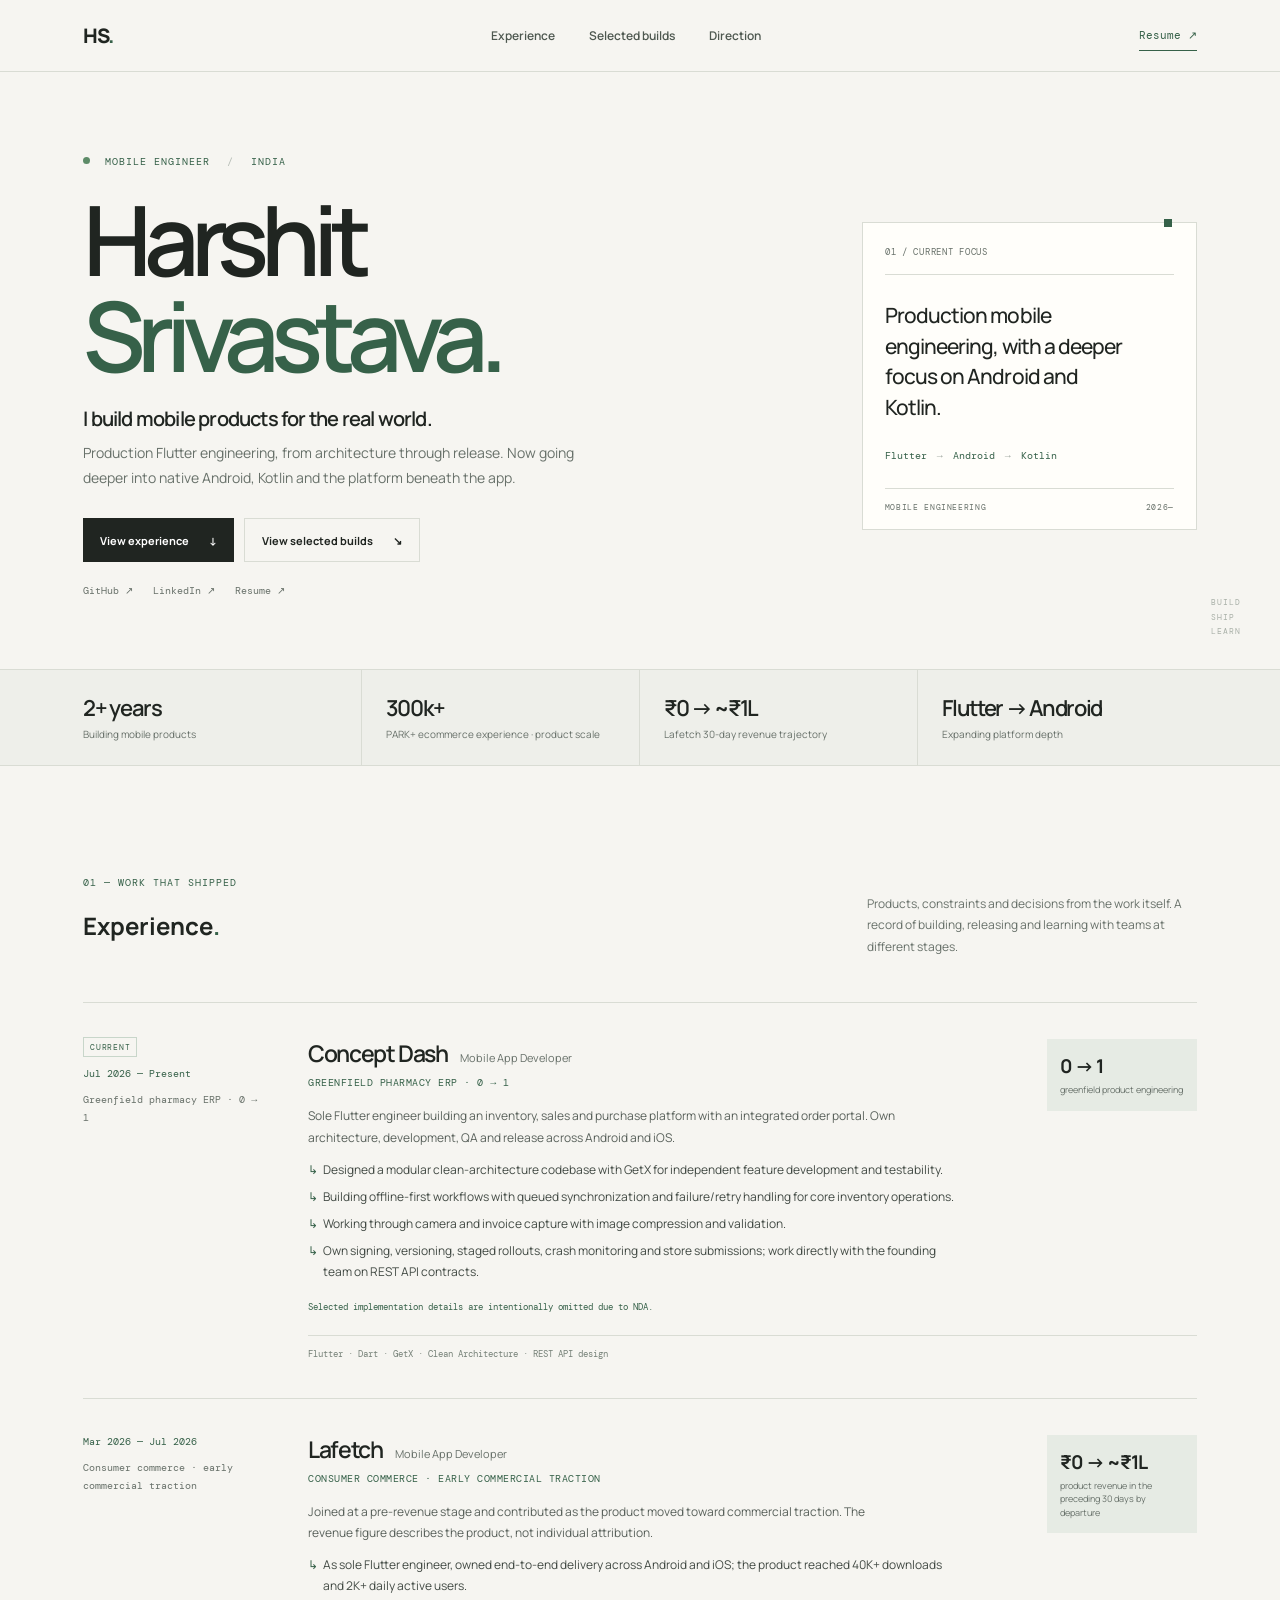
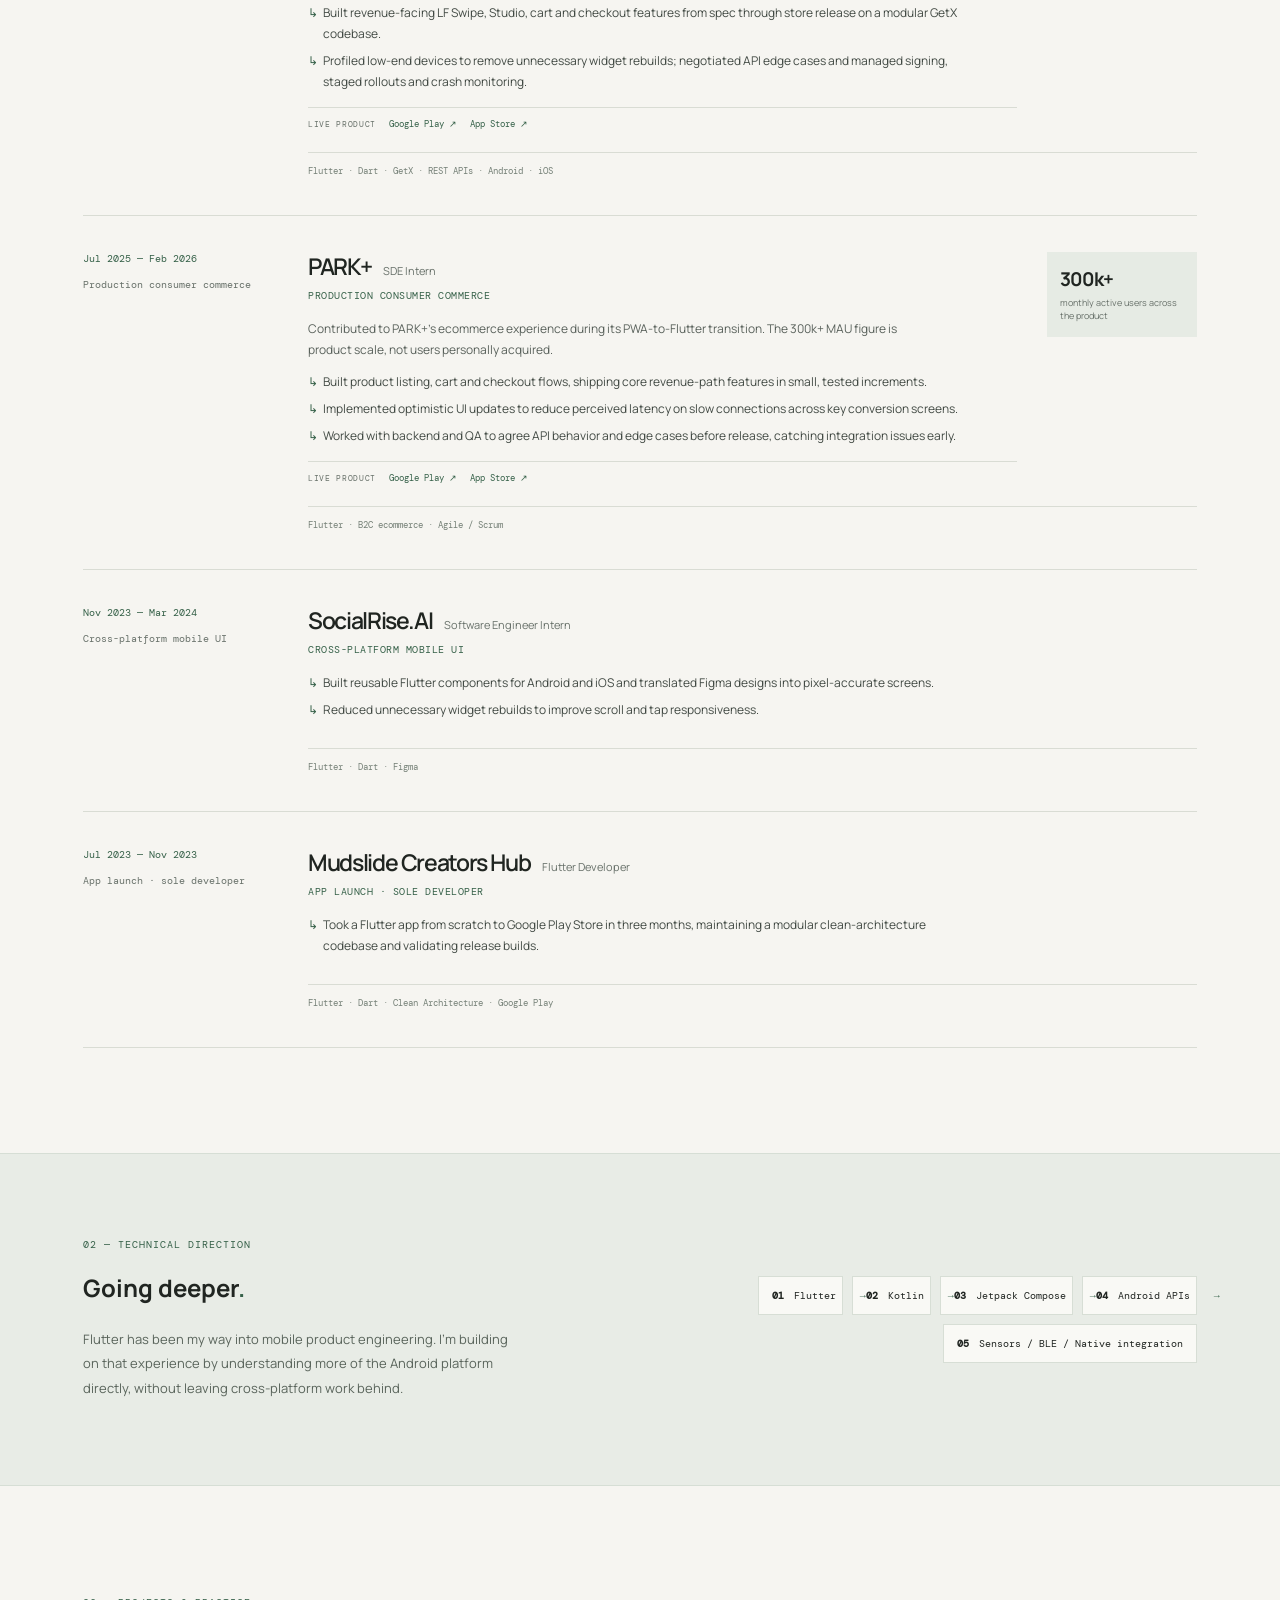
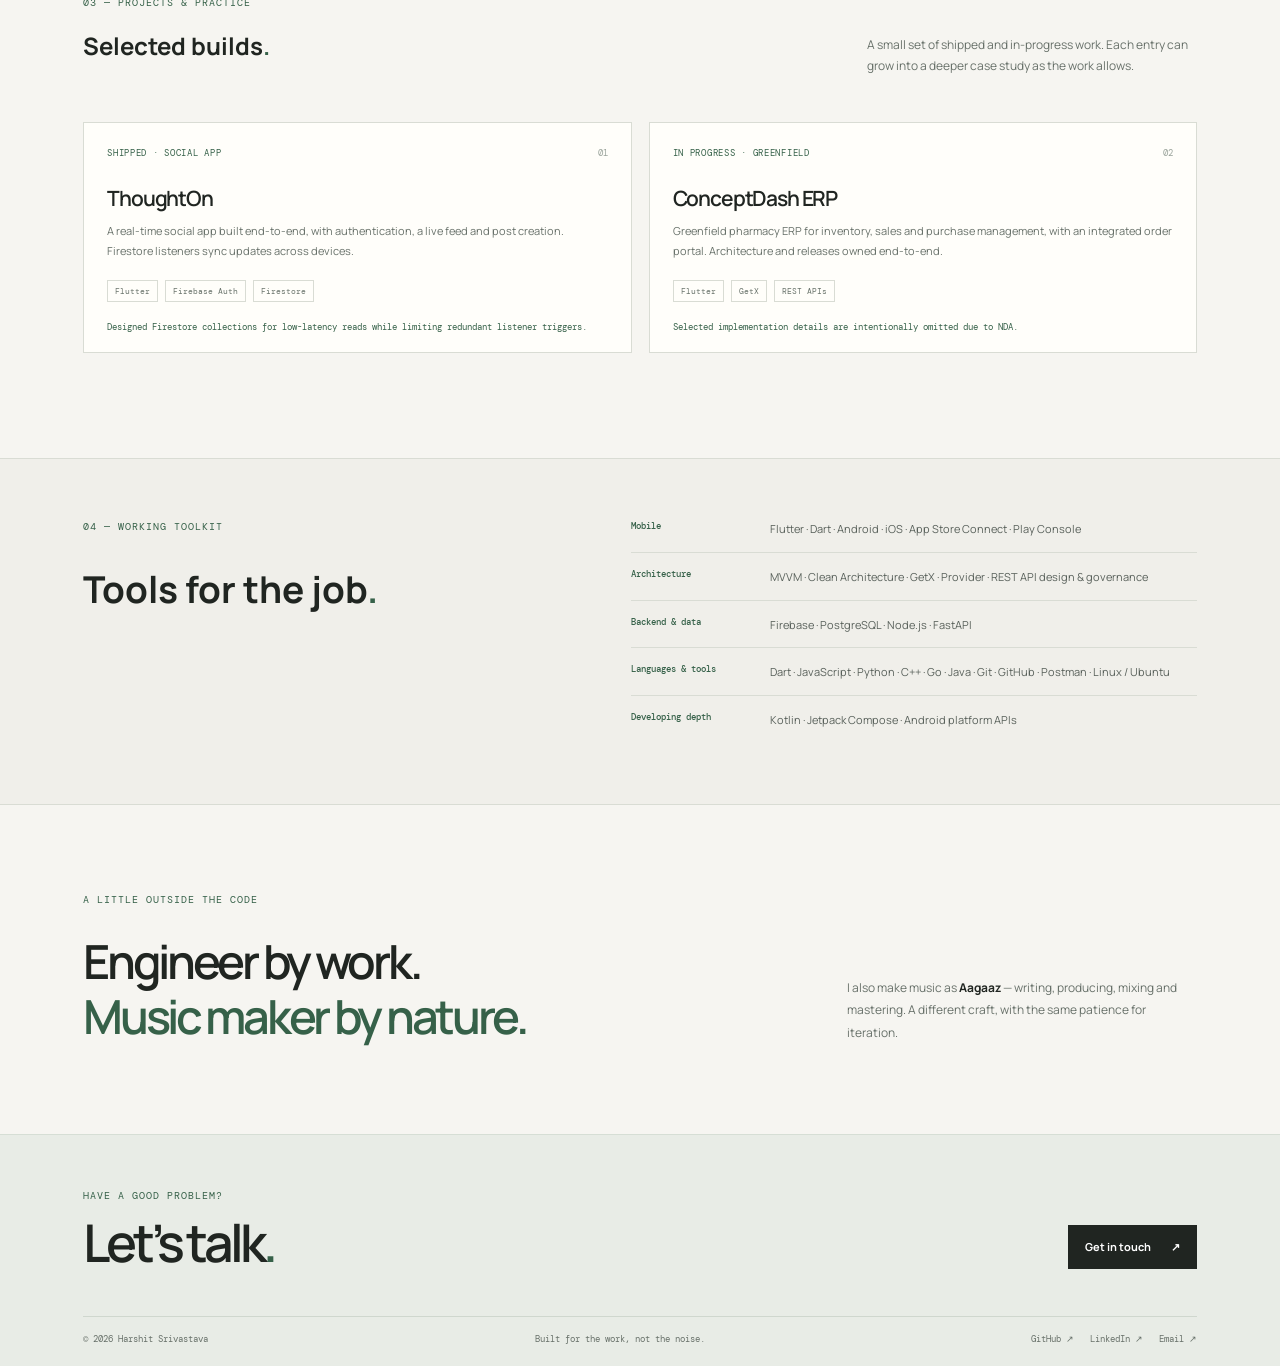
==== index.html @ 2ba7cf1f "Add portfolio site and GitHub Pages deployment" ====
<!doctype html>
<html lang="en">
<head>
  <meta charset="utf-8">
  <meta name="viewport" content="width=device-width, initial-scale=1">
  <meta name="theme-color" content="#f6f5f1">
  <meta name="description" content="Harshit Srivastava is a mobile engineer building production Flutter applications and developing deeper expertise in Android and Kotlin.">
  <meta property="og:type" content="website">
  <meta property="og:title" content="Harshit Srivastava | Mobile Engineer">
  <meta property="og:description" content="Production mobile engineering with Flutter, and a growing focus on native Android and Kotlin.">
  <title>Harshit Srivastava | Mobile Engineer</title>
  <link rel="icon" href="./favicon.svg" type="image/svg+xml">
  <link rel="preconnect" href="https://fonts.googleapis.com">
  <link rel="preconnect" href="https://fonts.gstatic.com" crossorigin>
  <link href="https://fonts.googleapis.com/css2?family=DM+Mono:wght@400;500&family=Manrope:wght@400;500;600;700;800&display=swap" rel="stylesheet">
  <link rel="stylesheet" href="./styles.css">
  <script defer src="./content.js"></script>
  <script defer src="./main.js"></script>
</head>
<body>
  <a class="skip-link" href="#main">Skip to content</a>
  <header class="site-header">
    <a class="wordmark" href="#top" aria-label="Harshit Srivastava, home">HS<span>.</span></a>
    <nav aria-label="Main navigation">
      <a href="#experience">Experience</a><a href="#builds">Selected builds</a><a href="#direction">Direction</a>
    </nav>
    <a class="header-resume" href="./assets/Harshit-Srivastava-Resume.pdf" target="_blank" rel="noreferrer">Resume <span aria-hidden="true">↗</span></a>
  </header>
  <main id="main">
    <section class="hero section-wrap" id="top">
      <div class="hero-copy">
        <p class="eyebrow"><span class="status-dot"></span> MOBILE ENGINEER <span class="eyebrow-divider">/</span> INDIA</p>
        <h1>Harshit<br><span>Srivastava.</span></h1>
        <p class="hero-lede">I build mobile products for the real world.</p>
        <p class="hero-body">Production Flutter engineering, from architecture through release. Now going deeper into native Android, Kotlin and the platform beneath the app.</p>
        <div class="hero-actions"><a class="button button-dark" href="#experience">View experience <span aria-hidden="true">↓</span></a><a class="button button-light" href="#builds">View selected builds <span aria-hidden="true">↘</span></a></div>
        <div class="hero-links" id="hero-links"></div>
      </div>
      <aside class="hero-note" aria-label="Engineering focus">
        <div class="note-index">01 / CURRENT FOCUS</div>
        <div class="note-rule"></div>
        <p>Production mobile engineering, with a deeper focus on Android and Kotlin.</p>
        <div class="note-stack"><span>Flutter</span><i>→</i><span>Android</span><i>→</i><span>Kotlin</span></div>
        <div class="note-bottom"><span>MOBILE ENGINEERING</span><span>2026—</span></div>
      </aside>
      <div class="hero-coordinate" aria-hidden="true">BUILD<br>SHIP<br>LEARN</div>
    </section>

    <section class="proof-band" aria-label="Career highlights"><div class="proof-grid" id="metrics"></div></section>

    <section class="section-wrap section-block" id="experience">
      <div class="section-heading"><div><p class="eyebrow">01 — WORK THAT SHIPPED</p><h2>Experience<span class="accent">.</span></h2></div><p class="section-intro">Products, constraints and decisions from the work itself. A record of building, releasing and learning with teams at different stages.</p></div>
      <div id="experience-list" class="experience-list"></div>
    </section>

    <section class="direction-band" id="direction"><div class="section-wrap direction-inner"><div><p class="eyebrow">02 — TECHNICAL DIRECTION</p><h2>Going deeper<span class="accent">.</span></h2><p class="direction-copy">Flutter has been my way into mobile product engineering. I’m building on that experience by understanding more of the Android platform directly, without leaving cross-platform work behind.</p></div><div class="pathway" id="pathway" aria-label="Technical progression"></div></div></section>

    <section class="section-wrap section-block" id="builds">
      <div class="section-heading"><div><p class="eyebrow">03 — PROJECTS & PRACTICE</p><h2>Selected builds<span class="accent">.</span></h2></div><p class="section-intro">A small set of shipped and in-progress work. Each entry can grow into a deeper case study as the work allows.</p></div>
      <div class="project-grid" id="projects"></div>
    </section>
<section class="stack-band"><div class="section-wrap stack-inner"><div><p class="eyebrow">04 — WORKING TOOLKIT</p><h2>Tools for the job<span class="accent">.</span></h2></div><div id="skills" class="skills-list"></div></div></section>

    <section class="section-wrap about-block" id="about"><p class="eyebrow">A LITTLE OUTSIDE THE CODE</p><div class="about-content"><h2>Engineer by work.<br><span>Music maker by nature.</span></h2><p>I also make music as <strong>Aagaaz</strong> — writing, producing, mixing and mastering. A different craft, with the same patience for iteration.</p></div></section>
  </main>
  <footer class="site-footer"><div class="footer-top"><div><p class="eyebrow">HAVE A GOOD PROBLEM?</p><h2>Let’s talk<span class="accent">.</span></h2></div><a id="contact-link" class="button button-dark" href="mailto:harshitproff4@gmail.com">Get in touch <span aria-hidden="true">↗</span></a></div><div class="footer-bottom"><span>© <span id="year"></span> Harshit Srivastava</span><span>Built for the work, not the noise.</span><div id="footer-links"></div></div></footer>
</body>
</html>
---- styles.css ----
:root{--paper:#f6f5f1;--white:#fffefa;--ink:#202521;--muted:#68716a;--line:#d9dcd4;--green:#366149;--pale:#e6ebe4;--mono:"DM Mono",monospace;--sans:"Manrope",Arial,sans-serif;--max:1120px}*{box-sizing:border-box}html{scroll-behavior:smooth;scroll-padding-top:84px}body{margin:0;background:var(--paper);color:var(--ink);font-family:var(--sans);-webkit-font-smoothing:antialiased}a{color:inherit;text-decoration:none}a:focus-visible{outline:3px solid #7ea18b;outline-offset:4px}.skip-link{position:absolute;left:-9999px;top:8px;z-index:9;background:white;padding:12px}.skip-link:focus{left:12px}.site-header{height:72px;padding:0 max(calc((100vw - var(--max))/2),6.5vw);display:flex;align-items:center;justify-content:space-between;border-bottom:1px solid var(--line);background:rgba(246,245,241,.95);position:sticky;top:0;z-index:5;backdrop-filter:blur(10px)}.wordmark{font-weight:800;font-size:20px;letter-spacing:-1.5px}.wordmark span,.accent{color:var(--green)}nav{display:flex;gap:34px;font-size:12px;font-weight:600;color:#4e5850}nav a:hover,.hero-links a:hover,.footer-bottom a:hover{color:var(--green)}.header-resume{font:11px var(--mono);border-bottom:1px solid var(--green);padding:8px 0;color:var(--green)}.section-wrap{width:min(var(--max),87%);margin:0 auto}.hero{min-height:570px;padding:83px 0 72px;display:grid;grid-template-columns:1.25fr .75fr;align-items:center;position:relative}.eyebrow{font:10px var(--mono);letter-spacing:.1em;color:var(--green);margin:0 0 23px}.status-dot{display:inline-block;width:7px;height:7px;background:#5d8b68;border-radius:50%;margin-right:8px;vertical-align:1px}.eyebrow-divider{color:#b5bcb5;margin:0 10px}.hero h1{font-size:clamp(56px,7.8vw,97px);line-height:.99;letter-spacing:-.085em;margin:0 0 22px;font-weight:600}.hero h1 span{color:var(--green)}.hero-lede{font-size:20px;font-weight:600;letter-spacing:-.04em;margin:0 0 8px}.hero-body{font-size:14px;line-height:1.8;color:var(--muted);max-width:510px;margin:0}.hero-actions{display:flex;gap:10px;margin:28px 0 22px}.button{min-height:44px;display:inline-flex;align-items:center;justify-content:center;gap:20px;padding:0 17px;font-size:11px;font-weight:700;transition:transform .2s,background .2s}.button:hover{transform:translateY(-2px)}.button-dark{background:var(--ink);color:white}.button-dark:hover{background:var(--green)}.button-light{border:1px solid var(--line);background:transparent}.button-light:hover{border-color:var(--green)}.hero-links{display:flex;gap:20px;font:10px var(--mono);color:var(--muted)}.hero-note{justify-self:end;width:min(335px,90%);min-height:263px;border:1px solid var(--line);padding:23px 22px 17px;background:var(--white);position:relative}.hero-note:before{content:"";position:absolute;width:8px;height:8px;background:var(--green);top:-4px;right:24px}.note-index,.note-bottom{font:9px var(--mono);letter-spacing:.08em;color:var(--muted)}.note-rule{height:1px;background:var(--line);margin:16px 0 25px}.hero-note>p{font-size:21px;line-height:1.45;letter-spacing:-.045em;max-width:250px;margin:0 0 27px;font-weight:500}.note-stack{display:flex;align-items:center;gap:10px;color:var(--green);font:10px var(--mono)}.note-stack i{font-style:normal;color:#9aa39b}.note-bottom{display:flex;justify-content:space-between;border-top:1px solid var(--line);padding-top:13px;margin-top:26px;font-size:8px}.hero-coordinate{position:absolute;right:-4%;bottom:31px;font:8px/1.8 var(--mono);letter-spacing:.13em;color:#a9b0a8}.proof-band{background:#eeefea;border-top:1px solid var(--line);border-bottom:1px solid var(--line)}.proof-grid{width:min(var(--max),87%);margin:auto;display:grid;grid-template-columns:repeat(4,1fr)}.metric{padding:23px 23px 24px 0;border-right:1px solid var(--line)}.metric:not(:first-child){padding-left:24px}.metric:last-child{border:0}.metric strong{font-weight:600;display:block;font-size:22px;letter-spacing:-.06em;margin-bottom:4px}.metric span{display:block;font-size:10px;color:var(--muted)}.section-block{padding-top:110px;padding-bottom:105px}.section-heading{display:flex;justify-content:space-between;align-items:end;margin-bottom:43px}.section-heading h2,.direction-inner h2,.stack-inner h2,.section-heading .eyebrow,.direction-inner .eyebrow,.stack-inner .eyebrow{margin-bottom:17px}.section-intro{max-width:330px;font-size:12px;line-height:1.8;color:var(--muted);margin:0 0 2px}.experience-list{border-top:1px solid var(--line)}.experience-item{display:grid;grid-template-columns:180px 1fr;gap:45px;padding:34px 0 38px;border-bottom:1px solid var(--line)}.experience-meta{font:10px var(--mono);color:var(--muted);line-height:1.8}.experience-meta .date{color:var(--green);display:block;margin-bottom:8px}.experience-main{display:grid;grid-template-columns:1fr 150px;column-gap:30px}.company-line{display:flex;align-items:baseline;gap:12px;margin-bottom:7px}.company-line h3{font-size:23px;letter-spacing:-.06em;margin:0;font-weight:600}.role{font-size:11px;color:var(--muted)}.experience-domain{font:10px var(--mono);text-transform:uppercase;letter-spacing:.05em;color:var(--green);margin:0 0 16px}.experience-copy{font-size:12px;line-height:1.8;color:#59615b;max-width:600px;margin:0 0 10px}.experience-points{list-style:none;padding:0;margin:0;max-width:650px}.experience-points li{font-size:12px;line-height:1.75;color:#424a44;padding-left:15px;position:relative;margin:6px 0}.experience-points li:before{content:"↳";color:var(--green);position:absolute;left:0}.experience-signal{align-self:start;background:var(--pale);padding:14px 13px;margin-top:2px}.experience-signal strong{display:block;font-size:19px;letter-spacing:-.05em}.experience-signal span{display:block;font-size:9px;line-height:1.5;color:var(--muted);margin-top:4px}.tech-line{grid-column:1/-1;border-top:1px solid var(--line);margin-top:22px;padding-top:12px;font:9px var(--mono);color:#758077}.direction-band{background:#e8ece6;border-top:1px solid #d6ded5;border-bottom:1px solid #d6ded5;padding:84px 0}.direction-inner{display:grid;grid-template-columns:1fr 1.1fr;gap:60px;align-items:center}.direction-copy{max-width:440px;font-size:13px;line-height:1.9;color:#59645b;margin:23px 0 0}.pathway{display:flex;flex-wrap:wrap;gap:9px;justify-content:flex-end}.path-step{display:flex;align-items:center;gap:10px;padding:12px 13px;background:rgba(255,254,250,.75);border:1px solid #d7ded5;font:10px var(--mono);white-space:nowrap}.path-step:not(:last-child):after{content:"→";color:var(--green);margin-right:-23px;transform:translateX(14px)}.project-grid{display:grid;grid-template-columns:repeat(2,1fr);gap:17px}.project-card{padding:24px 23px 19px;background:var(--white);border:1px solid var(--line);min-height:226px;display:flex;flex-direction:column}.project-top{display:flex;justify-content:space-between;align-items:center;margin-bottom:25px}.project-kind{font:9px var(--mono);letter-spacing:.08em;color:var(--green)}.project-index{font:9px var(--mono);color:#9aa39b}.project-card h3{font-size:21px;letter-spacing:-.055em;margin:0 0 9px;font-weight:600}.project-card p{font-size:11px;line-height:1.8;color:var(--muted);margin:0 0 20px;max-width:510px}.project-tags{display:flex;gap:7px;flex-wrap:wrap;margin-top:auto}.project-tags span{border:1px solid var(--line);padding:5px 7px;font:8px var(--mono);color:#69736b}.nda-note{font:9px var(--mono)!important;color:var(--green)!important;margin:19px 0 0!important}.stack-band{background:#f0efea;border-top:1px solid var(--line);border-bottom:1px solid var(--line);padding:61px 0}.stack-inner{display:grid;grid-template-columns:1fr 1.15fr;gap:55px;align-items:start}.stack-inner h2{font-size:37px}.skills-list{display:grid;gap:15px}.skill-row{display:grid;grid-template-columns:125px 1fr;gap:14px;border-bottom:1px solid var(--line);padding-bottom:13px}.skill-row:last-child{border:0}.skill-row strong{font:9px var(--mono);color:var(--green);font-weight:500}.skill-row span{font-size:11px;line-height:1.7;color:#59615b}.about-block{padding-top:88px;padding-bottom:90px}.about-block>.eyebrow{margin-bottom:28px}.about-content{display:flex;justify-content:space-between;align-items:end;gap:35px}.about-content h2{font-size:clamp(30px,4vw,47px);line-height:1.17;letter-spacing:-.07em;margin:0;font-weight:600}.about-content h2 span{color:var(--green)}.about-content>p{font-size:12px;line-height:1.85;color:var(--muted);max-width:350px;margin:0}.about-content strong{color:var(--ink)}.site-footer{background:#e8ece6;padding:54px max(calc((100vw - var(--max))/2),6.5vw) 21px;border-top:1px solid #d6ded5}.footer-top{display:flex;justify-content:space-between;align-items:end;padding-bottom:47px}.footer-top .eyebrow{margin-bottom:15px}.footer-top h2{font-size:52px;letter-spacing:-.08em;margin:0;line-height:1;font-weight:600}.footer-bottom{border-top:1px solid #cfd7ce;padding-top:16px;display:flex;align-items:center;justify-content:space-between;font:9px var(--mono);color:var(--muted)}#footer-links{display:flex;gap:16px}.reveal{animation:rise .65s both}@keyframes rise{from{opacity:0;transform:translateY(10px)}to{opacity:1;transform:translateY(0)}}@media(prefers-reduced-motion:reduce){*,*::before,*::after{scroll-behavior:auto!important;animation-duration:.01ms!important;transition-duration:.01ms!important}}@media(max-width:760px){.site-header{height:62px;padding:0 6.5%}nav{gap:15px;font-size:10px}.hero{min-height:auto;padding:68px 0 50px;grid-template-columns:1fr;gap:42px}.hero h1{font-size:clamp(59px,14vw,86px)}.hero-note{justify-self:start;width:100%;min-height:auto}.hero-coordinate{right:0;bottom:20px}.proof-grid{grid-template-columns:repeat(2,1fr)}.metric{padding:17px 12px 17px 0}.metric:nth-child(2){border-right:0}.metric:nth-child(3){padding-left:0;border-top:1px solid var(--line)}.metric:last-child{padding-left:12px;border-top:1px solid var(--line)}.section-block{padding-top:76px;padding-bottom:75px}.section-heading{display:block;margin-bottom:30px}.section-intro{margin-top:19px;max-width:450px}.experience-item{grid-template-columns:1fr;gap:11px;padding:26px 0 29px}.experience-meta .date{display:inline;margin:0 12px 0 0}.experience-main{grid-template-columns:1fr 105px;column-gap:15px}.company-line{display:block}.company-line h3{font-size:21px;margin-bottom:3px}.experience-signal{padding:10px}.experience-signal strong{font-size:16px}.experience-copy,.experience-points li{font-size:11px}.tech-line{margin-top:17px}.direction-band{padding:68px 0}.direction-inner{grid-template-columns:1fr;gap:30px}.pathway{justify-content:flex-start}.path-step{padding:10px}.project-grid{grid-template-columns:1fr}.project-card{min-height:210px}.stack-inner{grid-template-columns:1fr;gap:28px}.about-content{display:block}.about-content>p{margin-top:22px}.site-footer{padding:43px 6.5% 19px}.footer-top h2{font-size:44px}.footer-bottom{flex-wrap:wrap;gap:12px}.footer-bottom>span:nth-child(2){order:3;flex-basis:100%}}@media(max-width:420px){nav{gap:10px;font-size:9px}.header-resume{font-size:9px}.wordmark{font-size:18px}.hero-actions{align-items:stretch}.button{gap:10px;padding:0 11px;font-size:10px}.hero-lede{font-size:18px}.hero-body{font-size:13px}.pathway{gap:7px}.path-step{font-size:9px;gap:7px}.path-step:not(:last-child):after{margin-right:-20px}.skill-row{grid-template-columns:95px 1fr}.footer-bottom{font-size:8px}}
.current-label{display:inline-block;font:8px var(--mono);letter-spacing:.09em;color:var(--green);border:1px solid #c8d6ca;padding:4px 6px;margin-bottom:8px}.product-links{display:flex;align-items:center;gap:13px;flex-wrap:wrap;border-top:1px solid var(--line);margin-top:15px;padding-top:10px}.product-links>span{font:8px var(--mono);letter-spacing:.08em;color:var(--muted)}.product-links a{font:9px var(--mono);color:var(--green)}.product-links a:hover{text-decoration:underline;text-underline-offset:3px}
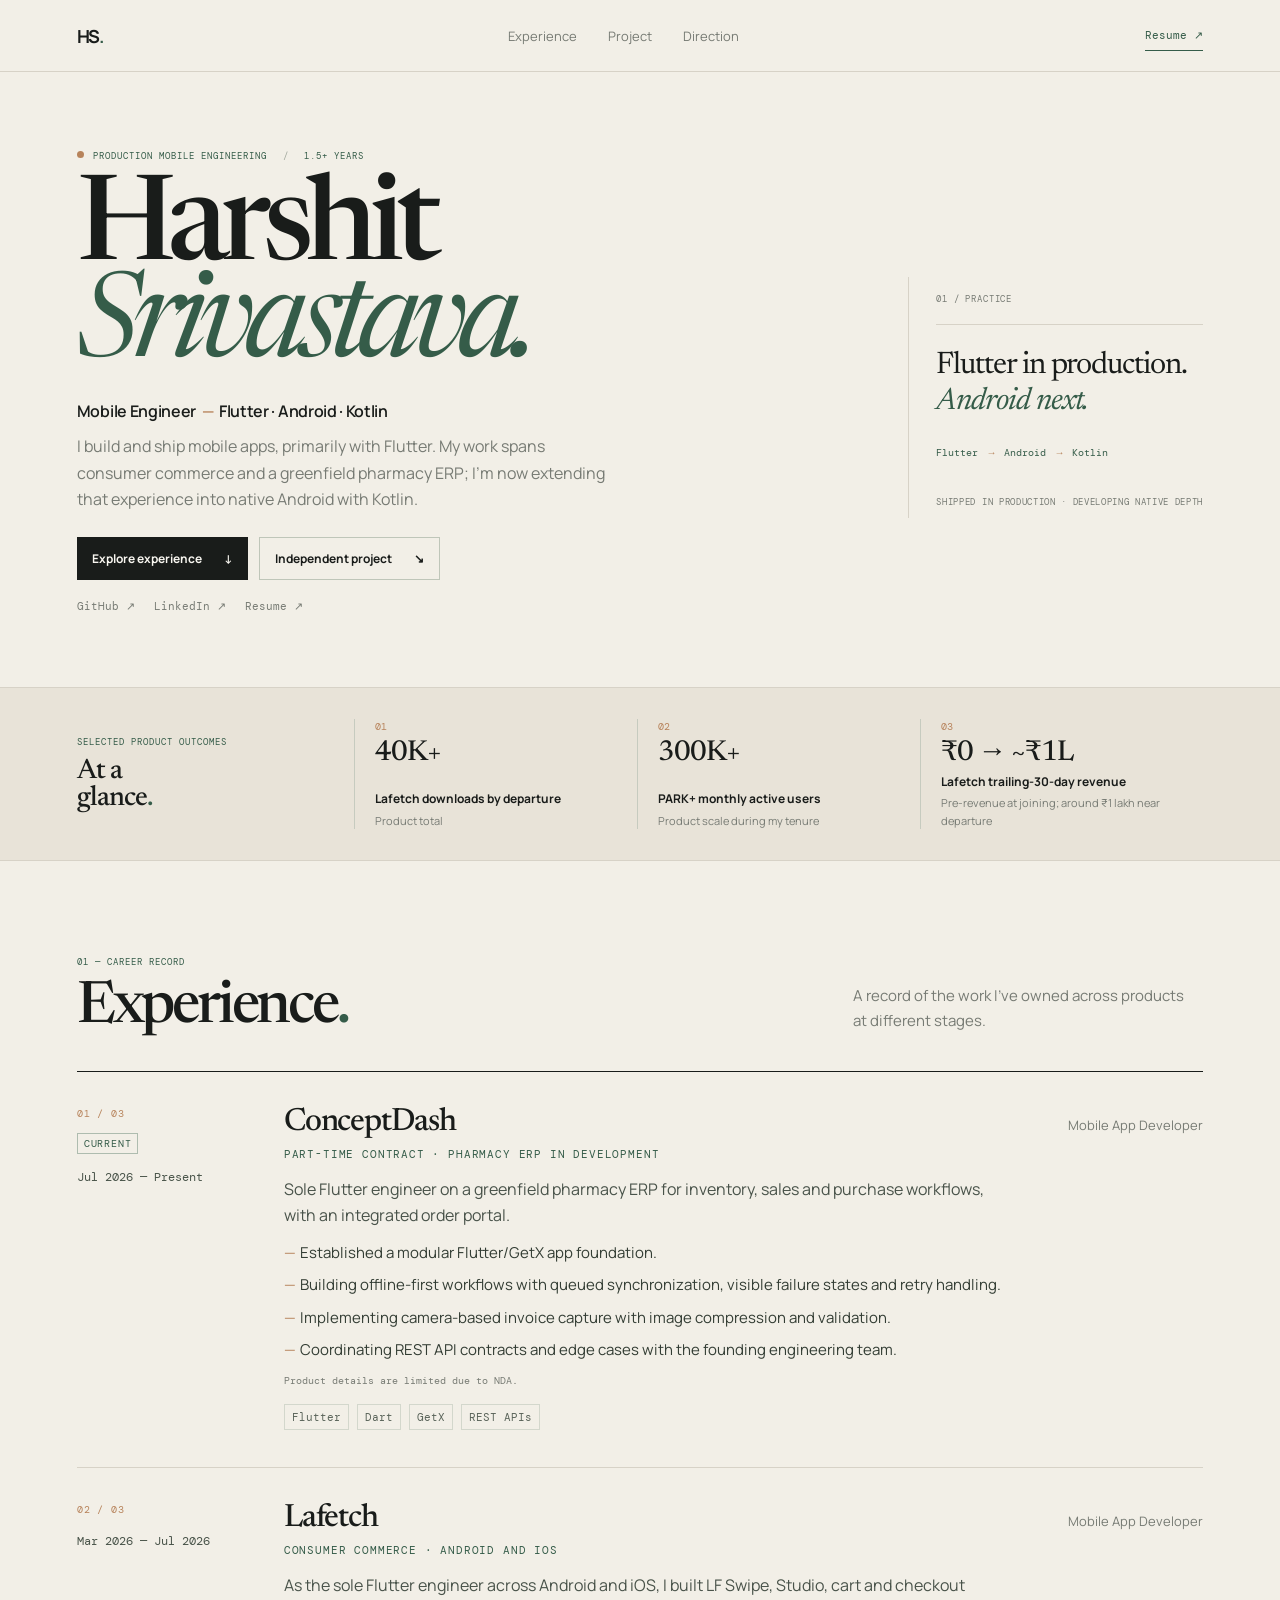
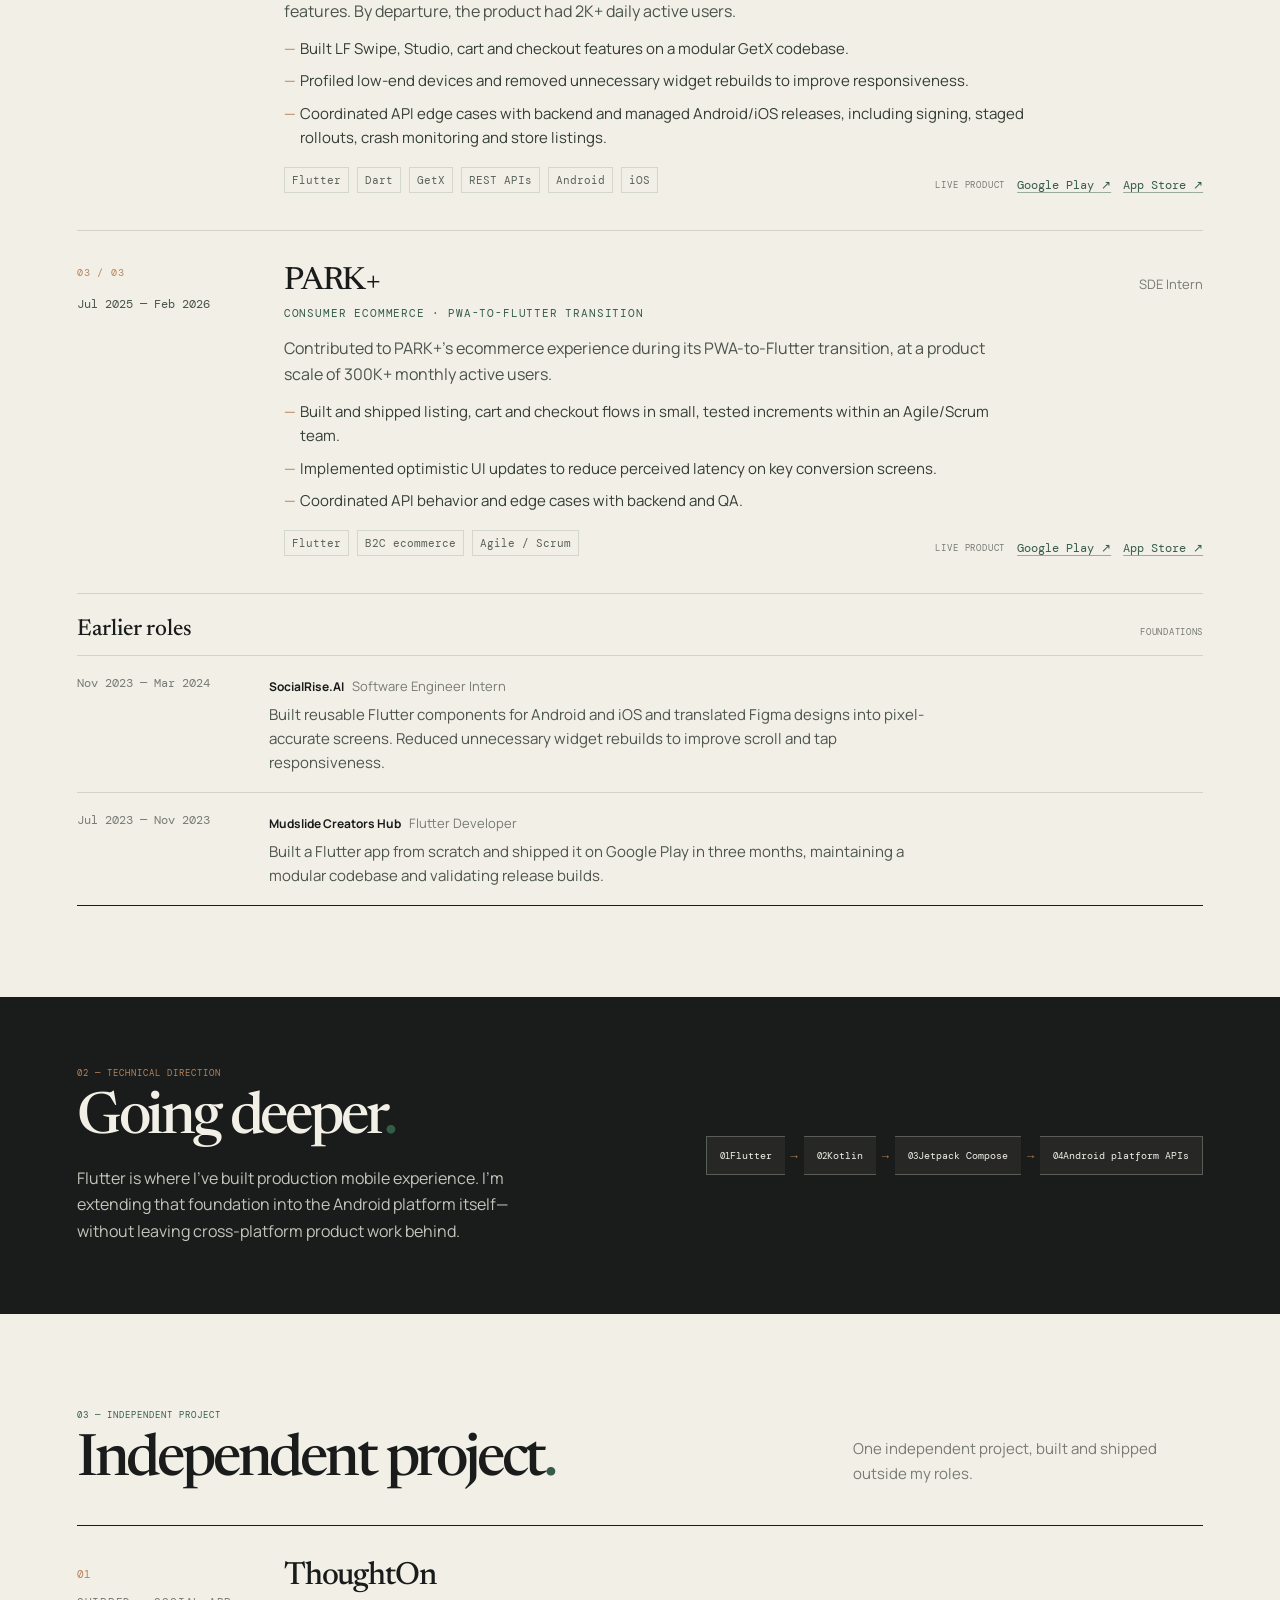
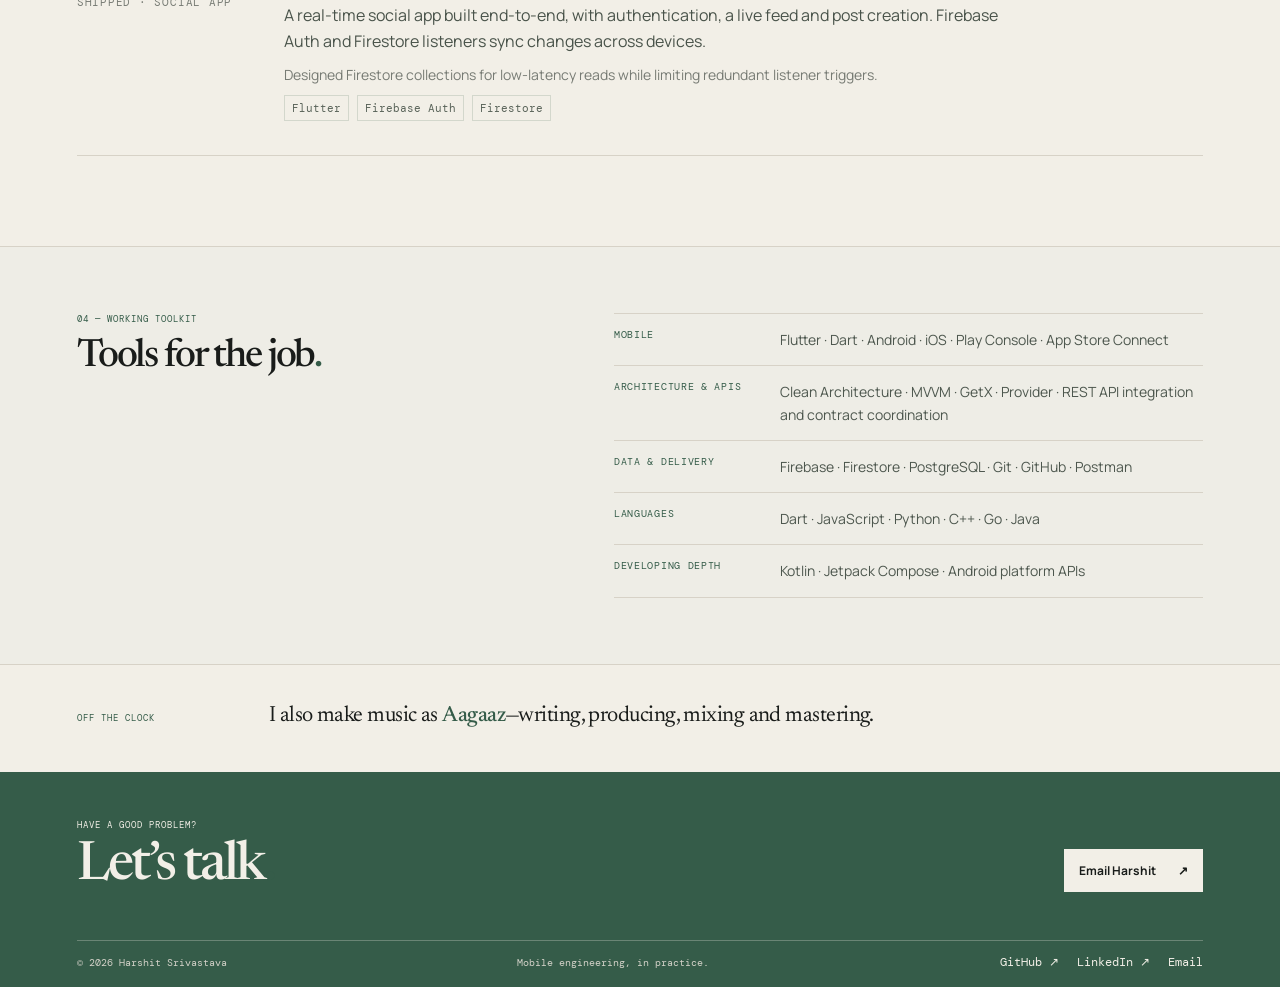
==== commit 687a02c4: "additional changes" ====
--- a/index.html
+++ b/index.html
@@ -3,68 +3,185 @@
 <head>
   <meta charset="utf-8">
   <meta name="viewport" content="width=device-width, initial-scale=1">
-  <meta name="theme-color" content="#f6f5f1">
-  <meta name="description" content="Harshit Srivastava is a mobile engineer building production Flutter applications and developing deeper expertise in Android and Kotlin.">
+  <meta name="theme-color" content="#f2efe7">
+  <title>Harshit Srivastava | Mobile Engineer</title>
+  <meta name="description" content="Mobile engineer with 1.5+ years of hands-on experience building and shipping Flutter apps across Android and iOS, now extending that experience into native Android with Kotlin.">
+  <link rel="canonical" href="https://subsavage.github.io/">
   <meta property="og:type" content="website">
   <meta property="og:title" content="Harshit Srivastava | Mobile Engineer">
-  <meta property="og:description" content="Production mobile engineering with Flutter, and a growing focus on native Android and Kotlin.">
-  <title>Harshit Srivastava | Mobile Engineer</title>
+  <meta property="og:description" content="Mobile engineer with 1.5+ years of hands-on experience building and shipping Flutter apps across Android and iOS, now extending that experience into native Android with Kotlin.">
+  <meta property="og:url" content="https://subsavage.github.io/">
+  <meta property="og:locale" content="en_IN">
+  <script type="application/ld+json">{"@context":"https://schema.org","@type":"Person","name":"Harshit Srivastava","jobTitle":"Mobile Engineer","description":"Mobile engineer with 1.5+ years of hands-on experience building and shipping Flutter apps across Android and iOS, now extending that experience into native Android with Kotlin.","url":"https://subsavage.github.io/","email":"harshitproff4@gmail.com","sameAs":["https://github.com/subsavage","https://linkedin.com/in/harshit-srivast-ava"]}</script>
   <link rel="icon" href="./favicon.svg" type="image/svg+xml">
   <link rel="preconnect" href="https://fonts.googleapis.com">
   <link rel="preconnect" href="https://fonts.gstatic.com" crossorigin>
-  <link href="https://fonts.googleapis.com/css2?family=DM+Mono:wght@400;500&family=Manrope:wght@400;500;600;700;800&display=swap" rel="stylesheet">
+  <link href="https://fonts.googleapis.com/css2?family=DM+Mono:wght@400;500&family=Manrope:wght@400;500;600;700&family=Newsreader:ital,opsz,wght@0,6..72,400;0,6..72,500;1,6..72,400;1,6..72,500&display=swap" rel="stylesheet">
   <link rel="stylesheet" href="./styles.css">
-  <script defer src="./content.js"></script>
-  <script defer src="./main.js"></script>
 </head>
 <body>
   <a class="skip-link" href="#main">Skip to content</a>
   <header class="site-header">
     <a class="wordmark" href="#top" aria-label="Harshit Srivastava, home">HS<span>.</span></a>
     <nav aria-label="Main navigation">
-      <a href="#experience">Experience</a><a href="#builds">Selected builds</a><a href="#direction">Direction</a>
+      <a href="#experience">Experience</a>
+      <a href="#builds">Project</a>
+      <a href="#direction">Direction</a>
     </nav>
-    <a class="header-resume" href="./assets/Harshit-Srivastava-Resume.pdf" target="_blank" rel="noreferrer">Resume <span aria-hidden="true">↗</span></a>
+    <a class="header-link" href="./assets/Harshit-Srivastava-Resume.pdf" target="_blank" rel="noreferrer">Resume <span aria-hidden="true">↗</span></a>
   </header>
   <main id="main">
-    <section class="hero section-wrap" id="top">
-      <div class="hero-copy">
-        <p class="eyebrow"><span class="status-dot"></span> MOBILE ENGINEER <span class="eyebrow-divider">/</span> INDIA</p>
-        <h1>Harshit<br><span>Srivastava.</span></h1>
-        <p class="hero-lede">I build mobile products for the real world.</p>
-        <p class="hero-body">Production Flutter engineering, from architecture through release. Now going deeper into native Android, Kotlin and the platform beneath the app.</p>
-        <div class="hero-actions"><a class="button button-dark" href="#experience">View experience <span aria-hidden="true">↓</span></a><a class="button button-light" href="#builds">View selected builds <span aria-hidden="true">↘</span></a></div>
-        <div class="hero-links" id="hero-links"></div>
+    <section class="hero page-wrap" id="top" aria-labelledby="hero-title">
+      <div class="hero-main">
+        <p class="eyebrow"><span class="status-dot" aria-hidden="true"></span>PRODUCTION MOBILE ENGINEERING <span class="eyebrow-sep">/</span> 1.5+ YEARS</p>
+        <h1 id="hero-title">Harshit<br><em>Srivastava.</em></h1>
+        <p class="hero-role">Mobile Engineer <span>—</span> Flutter · Android · Kotlin</p>
+        <p class="hero-copy">I build and ship mobile apps, primarily with Flutter. My work spans consumer commerce and a greenfield pharmacy ERP; I’m now extending that experience into native Android with Kotlin.</p>
+        <div class="hero-actions">
+          <a class="action action-primary" href="#experience">Explore experience <span aria-hidden="true">↓</span></a>
+          <a class="action action-secondary" href="#builds">Independent project <span aria-hidden="true">↘</span></a>
+        </div>
+        <div class="hero-links" id="hero-links"><a href="https://github.com/subsavage" target="_blank" rel="noopener noreferrer" aria-label="Open Harshit’s GitHub profile (opens in a new tab)">GitHub <span aria-hidden="true">↗</span></a><a href="https://linkedin.com/in/harshit-srivast-ava" target="_blank" rel="noopener noreferrer" aria-label="Open Harshit’s LinkedIn profile (opens in a new tab)">LinkedIn <span aria-hidden="true">↗</span></a><a href="./assets/Harshit-Srivastava-Resume.pdf" target="_blank" rel="noopener noreferrer">Resume <span aria-hidden="true">↗</span></a></div>
       </div>
-      <aside class="hero-note" aria-label="Engineering focus">
-        <div class="note-index">01 / CURRENT FOCUS</div>
-        <div class="note-rule"></div>
-        <p>Production mobile engineering, with a deeper focus on Android and Kotlin.</p>
-        <div class="note-stack"><span>Flutter</span><i>→</i><span>Android</span><i>→</i><span>Kotlin</span></div>
-        <div class="note-bottom"><span>MOBILE ENGINEERING</span><span>2026—</span></div>
+      <aside class="hero-aside" aria-label="Engineering focus">
+        <span class="aside-number">01 / PRACTICE</span>
+        <div class="aside-rule"></div>
+        <p>Flutter in production.<br><em>Android next.</em></p>
+        <div class="focus-path"><span>Flutter</span><b aria-hidden="true">→</b><span>Android</span><b aria-hidden="true">→</b><span>Kotlin</span></div>
+        <span class="aside-caption">SHIPPED IN PRODUCTION · DEVELOPING NATIVE DEPTH</span>
       </aside>
-      <div class="hero-coordinate" aria-hidden="true">BUILD<br>SHIP<br>LEARN</div>
     </section>
 
-    <section class="proof-band" aria-label="Career highlights"><div class="proof-grid" id="metrics"></div></section>
-
-    <section class="section-wrap section-block" id="experience">
-      <div class="section-heading"><div><p class="eyebrow">01 — WORK THAT SHIPPED</p><h2>Experience<span class="accent">.</span></h2></div><p class="section-intro">Products, constraints and decisions from the work itself. A record of building, releasing and learning with teams at different stages.</p></div>
-      <div id="experience-list" class="experience-list"></div>
+    <section class="proof-band" aria-labelledby="proof-title">
+      <div class="proof-grid page-wrap">
+        <div class="proof-heading"><p class="eyebrow">SELECTED PRODUCT OUTCOMES</p><h2 id="proof-title">At a<br>glance<span>.</span></h2></div>
+        <div class="proof-items" id="proof-items"><article class="proof-item">
+  <span class="proof-index">01</span>
+  <strong class="proof-value">40K+</strong>
+  <p class="proof-label">Lafetch downloads by departure</p>
+  <p class="proof-context">Product total</p>
+</article><article class="proof-item">
+  <span class="proof-index">02</span>
+  <strong class="proof-value">300K+</strong>
+  <p class="proof-label">PARK+ monthly active users</p>
+  <p class="proof-context">Product scale during my tenure</p>
+</article><article class="proof-item">
+  <span class="proof-index">03</span>
+  <strong class="proof-value">₹0 → ~₹1L</strong>
+  <p class="proof-label">Lafetch trailing-30-day revenue</p>
+  <p class="proof-context">Pre-revenue at joining; around ₹1 lakh near departure</p>
+</article></div>
+      </div>
     </section>
 
-    <section class="direction-band" id="direction"><div class="section-wrap direction-inner"><div><p class="eyebrow">02 — TECHNICAL DIRECTION</p><h2>Going deeper<span class="accent">.</span></h2><p class="direction-copy">Flutter has been my way into mobile product engineering. I’m building on that experience by understanding more of the Android platform directly, without leaving cross-platform work behind.</p></div><div class="pathway" id="pathway" aria-label="Technical progression"></div></div></section>
+    <section class="section-wrap page-wrap" id="experience" aria-labelledby="experience-title">
+      <div class="section-head">
+        <div><p class="eyebrow">01 — CAREER RECORD</p><h2 id="experience-title">Experience<span>.</span></h2></div>
+        <p class="section-deck">A record of the work I’ve owned across products at different stages.</p>
+      </div>
+      <div class="experience-list" id="experience-list"><article class="experience-entry">
+  <div class="entry-rail">
+    <span class="entry-index">01 / 03</span>
+    <span class="current-label">CURRENT</span>
+    <span class="entry-date">Jul 2026 — Present</span>
+  </div>
+  <div class="entry-main">
+    <header class="entry-top"><h3>ConceptDash</h3><span class="entry-role">Mobile App Developer</span></header>
+    <p class="entry-domain">Part-time contract · Pharmacy ERP in development</p>
+    <p class="entry-summary">Sole Flutter engineer on a greenfield pharmacy ERP for inventory, sales and purchase workflows, with an integrated order portal.</p>
+    <ul class="entry-points"><li>Established a modular Flutter/GetX app foundation.</li><li>Building offline-first workflows with queued synchronization, visible failure states and retry handling.</li><li>Implementing camera-based invoice capture with image compression and validation.</li><li>Coordinating REST API contracts and edge cases with the founding engineering team.</li></ul>
+    <p class="nda-note">Product details are limited due to NDA.</p>
+    <div class="entry-details">
+      <div class="tech-list" aria-label="Technologies"><span>Flutter</span><span>Dart</span><span>GetX</span><span>REST APIs</span></div>
 
-    <section class="section-wrap section-block" id="builds">
-      <div class="section-heading"><div><p class="eyebrow">03 — PROJECTS & PRACTICE</p><h2>Selected builds<span class="accent">.</span></h2></div><p class="section-intro">A small set of shipped and in-progress work. Each entry can grow into a deeper case study as the work allows.</p></div>
-      <div class="project-grid" id="projects"></div>
+    </div>
+  </div>
+</article><article class="experience-entry">
+  <div class="entry-rail">
+    <span class="entry-index">02 / 03</span>
+
+    <span class="entry-date">Mar 2026 — Jul 2026</span>
+  </div>
+  <div class="entry-main">
+    <header class="entry-top"><h3>Lafetch</h3><span class="entry-role">Mobile App Developer</span></header>
+    <p class="entry-domain">Consumer commerce · Android and iOS</p>
+    <p class="entry-summary">As the sole Flutter engineer across Android and iOS, I built LF Swipe, Studio, cart and checkout features. By departure, the product had 2K+ daily active users.</p>
+    <ul class="entry-points"><li>Built LF Swipe, Studio, cart and checkout features on a modular GetX codebase.</li><li>Profiled low-end devices and removed unnecessary widget rebuilds to improve responsiveness.</li><li>Coordinated API edge cases with backend and managed Android/iOS releases, including signing, staged rollouts, crash monitoring and store listings.</li></ul>
+
+    <div class="entry-details">
+      <div class="tech-list" aria-label="Technologies"><span>Flutter</span><span>Dart</span><span>GetX</span><span>REST APIs</span><span>Android</span><span>iOS</span></div>
+      <nav class="product-links" aria-label="Lafetch app listings"><span class="product-links-label">LIVE PRODUCT</span><a href="https://play.google.com/store/apps/details?id=com.lafetch.customer&amp;hl=en_IN" target="_blank" rel="noopener noreferrer" aria-label="Open Lafetch on Google Play (opens in a new tab)">Google Play <span aria-hidden="true">↗</span></a><a href="https://apps.apple.com/in/app/lafetch-fetch-your-fashion/id6739497338" target="_blank" rel="noopener noreferrer" aria-label="Open Lafetch on App Store (opens in a new tab)">App Store <span aria-hidden="true">↗</span></a></nav>
+    </div>
+  </div>
+</article><article class="experience-entry">
+  <div class="entry-rail">
+    <span class="entry-index">03 / 03</span>
+
+    <span class="entry-date">Jul 2025 — Feb 2026</span>
+  </div>
+  <div class="entry-main">
+    <header class="entry-top"><h3>PARK+</h3><span class="entry-role">SDE Intern</span></header>
+    <p class="entry-domain">Consumer ecommerce · PWA-to-Flutter transition</p>
+    <p class="entry-summary">Contributed to PARK+’s ecommerce experience during its PWA-to-Flutter transition, at a product scale of 300K+ monthly active users.</p>
+    <ul class="entry-points"><li>Built and shipped listing, cart and checkout flows in small, tested increments within an Agile/Scrum team.</li><li>Implemented optimistic UI updates to reduce perceived latency on key conversion screens.</li><li>Coordinated API behavior and edge cases with backend and QA.</li></ul>
+
+    <div class="entry-details">
+      <div class="tech-list" aria-label="Technologies"><span>Flutter</span><span>B2C ecommerce</span><span>Agile / Scrum</span></div>
+      <nav class="product-links" aria-label="PARK+ app listings"><span class="product-links-label">LIVE PRODUCT</span><a href="https://play.google.com/store/apps/details?id=com.ovunque.parkwheels&amp;hl=en_IN" target="_blank" rel="noopener noreferrer" aria-label="Open PARK+ on Google Play (opens in a new tab)">Google Play <span aria-hidden="true">↗</span></a><a href="https://apps.apple.com/in/app/park-fastag-challan-app/id1244749178" target="_blank" rel="noopener noreferrer" aria-label="Open PARK+ on App Store (opens in a new tab)">App Store <span aria-hidden="true">↗</span></a></nav>
+    </div>
+  </div>
+</article><section class="earlier-block" aria-labelledby="earlier-title">
+  <div class="earlier-heading"><h3 id="earlier-title">Earlier roles</h3><span>FOUNDATIONS</span></div>
+  <article class="earlier-entry">
+    <div class="earlier-meta">Nov 2023 — Mar 2024</div>
+    <div class="earlier-content"><h4>SocialRise.AI</h4><span class="earlier-role">Software Engineer Intern</span><p>Built reusable Flutter components for Android and iOS and translated Figma designs into pixel-accurate screens. Reduced unnecessary widget rebuilds to improve scroll and tap responsiveness.</p></div>
+  </article><article class="earlier-entry">
+    <div class="earlier-meta">Jul 2023 — Nov 2023</div>
+    <div class="earlier-content"><h4>Mudslide Creators Hub</h4><span class="earlier-role">Flutter Developer</span><p>Built a Flutter app from scratch and shipped it on Google Play in three months, maintaining a modular codebase and validating release builds.</p></div>
+  </article>
+</section></div>
     </section>
-<section class="stack-band"><div class="section-wrap stack-inner"><div><p class="eyebrow">04 — WORKING TOOLKIT</p><h2>Tools for the job<span class="accent">.</span></h2></div><div id="skills" class="skills-list"></div></div></section>
 
-    <section class="section-wrap about-block" id="about"><p class="eyebrow">A LITTLE OUTSIDE THE CODE</p><div class="about-content"><h2>Engineer by work.<br><span>Music maker by nature.</span></h2><p>I also make music as <strong>Aagaaz</strong> — writing, producing, mixing and mastering. A different craft, with the same patience for iteration.</p></div></section>
+    <section class="direction-band" id="direction" aria-labelledby="direction-title">
+      <div class="direction-grid page-wrap">
+        <div class="direction-copy">
+          <p class="eyebrow">02 — TECHNICAL DIRECTION</p>
+          <h2 id="direction-title">Going deeper<span>.</span></h2>
+          <p>Flutter is where I’ve built production mobile experience. I’m extending that foundation into the Android platform itself—without leaving cross-platform product work behind.</p>
+        </div>
+        <div class="direction-path" id="direction-path" aria-label="Current technical direction"><span class="direction-step"><small>01</small>Flutter</span><span class="direction-arrow" aria-hidden="true">→</span><span class="direction-step"><small>02</small>Kotlin</span><span class="direction-arrow" aria-hidden="true">→</span><span class="direction-step"><small>03</small>Jetpack Compose</span><span class="direction-arrow" aria-hidden="true">→</span><span class="direction-step"><small>04</small>Android platform APIs</span></div>
+      </div>
+    </section>
+
+    <section class="section-wrap page-wrap builds-section" id="builds" aria-labelledby="builds-title">
+      <div class="section-head">
+        <div><p class="eyebrow">03 — INDEPENDENT PROJECT</p><h2 id="builds-title">Independent project<span>.</span></h2></div>
+        <p class="section-deck">One independent project, built and shipped outside my roles.</p>
+      </div>
+      <div class="project-list" id="project-list"><article class="project-entry">
+  <div><span class="project-index">01</span><span class="project-status">SHIPPED · SOCIAL APP</span></div>
+  <div class="project-main"><h3>ThoughtOn</h3><p>A real-time social app built end-to-end, with authentication, a live feed and post creation. Firebase Auth and Firestore listeners sync changes across devices.</p><p class="project-detail">Designed Firestore collections for low-latency reads while limiting redundant listener triggers.</p><div class="tech-list" aria-label="Technologies"><span>Flutter</span><span>Firebase Auth</span><span>Firestore</span></div></div>
+</article></div>
+    </section>
+
+    <section class="toolkit-band" id="toolkit" aria-labelledby="toolkit-title">
+      <div class="toolkit-grid page-wrap">
+        <div><p class="eyebrow">04 — WORKING TOOLKIT</p><h2 id="toolkit-title">Tools for the job<span>.</span></h2></div>
+        <div class="skills-list" id="skills-list"><div class="skill-row"><strong class="skill-category">Mobile</strong><span class="skill-items">Flutter · Dart · Android · iOS · Play Console · App Store Connect</span></div><div class="skill-row"><strong class="skill-category">Architecture &amp; APIs</strong><span class="skill-items">Clean Architecture · MVVM · GetX · Provider · REST API integration and contract coordination</span></div><div class="skill-row"><strong class="skill-category">Data &amp; delivery</strong><span class="skill-items">Firebase · Firestore · PostgreSQL · Git · GitHub · Postman</span></div><div class="skill-row"><strong class="skill-category">Languages</strong><span class="skill-items">Dart · JavaScript · Python · C++ · Go · Java</span></div><div class="skill-row"><strong class="skill-category">Developing depth</strong><span class="skill-items">Kotlin · Jetpack Compose · Android platform APIs</span></div></div>
+      </div>
+    </section>
+
+    <section class="about-line page-wrap" id="about" aria-label="Outside engineering">
+      <p class="eyebrow">OFF THE CLOCK</p>
+      <p>I also make music as <strong>Aagaaz</strong>—writing, producing, mixing and mastering.</p>
+    </section>
   </main>
-  <footer class="site-footer"><div class="footer-top"><div><p class="eyebrow">HAVE A GOOD PROBLEM?</p><h2>Let’s talk<span class="accent">.</span></h2></div><a id="contact-link" class="button button-dark" href="mailto:harshitproff4@gmail.com">Get in touch <span aria-hidden="true">↗</span></a></div><div class="footer-bottom"><span>© <span id="year"></span> Harshit Srivastava</span><span>Built for the work, not the noise.</span><div id="footer-links"></div></div></footer>
+  <footer class="site-footer" id="contact">
+    <div class="footer-inner page-wrap">
+      <div class="footer-main"><p class="eyebrow">HAVE A GOOD PROBLEM?</p><h2>Let’s talk<span>.</span></h2></div>
+      <a class="action action-primary contact-action" href="mailto:harshitproff4@gmail.com">Email Harshit <span aria-hidden="true">↗</span></a>
+      <div class="footer-bottom"><span>© 2026 Harshit Srivastava</span><span>Mobile engineering, in practice.</span><div class="footer-links" id="footer-links"><a href="https://github.com/subsavage" target="_blank" rel="noopener noreferrer" aria-label="Open Harshit’s GitHub profile (opens in a new tab)">GitHub <span aria-hidden="true">↗</span></a><a href="https://linkedin.com/in/harshit-srivast-ava" target="_blank" rel="noopener noreferrer" aria-label="Open Harshit’s LinkedIn profile (opens in a new tab)">LinkedIn <span aria-hidden="true">↗</span></a><a href="mailto:harshitproff4@gmail.com">Email</a></div></div>
+    </div>
+  </footer>
 </body>
 </html>
-
-
--- a/styles.css
+++ b/styles.css
@@ -1,3 +1,1339 @@
-:root{--paper:#f6f5f1;--white:#fffefa;--ink:#202521;--muted:#68716a;--line:#d9dcd4;--green:#366149;--pale:#e6ebe4;--mono:"DM Mono",monospace;--sans:"Manrope",Arial,sans-serif;--max:1120px}*{box-sizing:border-box}html{scroll-behavior:smooth;scroll-padding-top:84px}body{margin:0;background:var(--paper);color:var(--ink);font-family:var(--sans);-webkit-font-smoothing:antialiased}a{color:inherit;text-decoration:none}a:focus-visible{outline:3px solid #7ea18b;outline-offset:4px}.skip-link{position:absolute;left:-9999px;top:8px;z-index:9;background:white;padding:12px}.skip-link:focus{left:12px}.site-header{height:72px;padding:0 max(calc((100vw - var(--max))/2),6.5vw);display:flex;align-items:center;justify-content:space-between;border-bottom:1px solid var(--line);background:rgba(246,245,241,.95);position:sticky;top:0;z-index:5;backdrop-filter:blur(10px)}.wordmark{font-weight:800;font-size:20px;letter-spacing:-1.5px}.wordmark span,.accent{color:var(--green)}nav{display:flex;gap:34px;font-size:12px;font-weight:600;color:#4e5850}nav a:hover,.hero-links a:hover,.footer-bottom a:hover{color:var(--green)}.header-resume{font:11px var(--mono);border-bottom:1px solid var(--green);padding:8px 0;color:var(--green)}.section-wrap{width:min(var(--max),87%);margin:0 auto}.hero{min-height:570px;padding:83px 0 72px;display:grid;grid-template-columns:1.25fr .75fr;align-items:center;position:relative}.eyebrow{font:10px var(--mono);letter-spacing:.1em;color:var(--green);margin:0 0 23px}.status-dot{display:inline-block;width:7px;height:7px;background:#5d8b68;border-radius:50%;margin-right:8px;vertical-align:1px}.eyebrow-divider{color:#b5bcb5;margin:0 10px}.hero h1{font-size:clamp(56px,7.8vw,97px);line-height:.99;letter-spacing:-.085em;margin:0 0 22px;font-weight:600}.hero h1 span{color:var(--green)}.hero-lede{font-size:20px;font-weight:600;letter-spacing:-.04em;margin:0 0 8px}.hero-body{font-size:14px;line-height:1.8;color:var(--muted);max-width:510px;margin:0}.hero-actions{display:flex;gap:10px;margin:28px 0 22px}.button{min-height:44px;display:inline-flex;align-items:center;justify-content:center;gap:20px;padding:0 17px;font-size:11px;font-weight:700;transition:transform .2s,background .2s}.button:hover{transform:translateY(-2px)}.button-dark{background:var(--ink);color:white}.button-dark:hover{background:var(--green)}.button-light{border:1px solid var(--line);background:transparent}.button-light:hover{border-color:var(--green)}.hero-links{display:flex;gap:20px;font:10px var(--mono);color:var(--muted)}.hero-note{justify-self:end;width:min(335px,90%);min-height:263px;border:1px solid var(--line);padding:23px 22px 17px;background:var(--white);position:relative}.hero-note:before{content:"";position:absolute;width:8px;height:8px;background:var(--green);top:-4px;right:24px}.note-index,.note-bottom{font:9px var(--mono);letter-spacing:.08em;color:var(--muted)}.note-rule{height:1px;background:var(--line);margin:16px 0 25px}.hero-note>p{font-size:21px;line-height:1.45;letter-spacing:-.045em;max-width:250px;margin:0 0 27px;font-weight:500}.note-stack{display:flex;align-items:center;gap:10px;color:var(--green);font:10px var(--mono)}.note-stack i{font-style:normal;color:#9aa39b}.note-bottom{display:flex;justify-content:space-between;border-top:1px solid var(--line);padding-top:13px;margin-top:26px;font-size:8px}.hero-coordinate{position:absolute;right:-4%;bottom:31px;font:8px/1.8 var(--mono);letter-spacing:.13em;color:#a9b0a8}.proof-band{background:#eeefea;border-top:1px solid var(--line);border-bottom:1px solid var(--line)}.proof-grid{width:min(var(--max),87%);margin:auto;display:grid;grid-template-columns:repeat(4,1fr)}.metric{padding:23px 23px 24px 0;border-right:1px solid var(--line)}.metric:not(:first-child){padding-left:24px}.metric:last-child{border:0}.metric strong{font-weight:600;display:block;font-size:22px;letter-spacing:-.06em;margin-bottom:4px}.metric span{display:block;font-size:10px;color:var(--muted)}.section-block{padding-top:110px;padding-bottom:105px}.section-heading{display:flex;justify-content:space-between;align-items:end;margin-bottom:43px}.section-heading h2,.direction-inner h2,.stack-inner h2,.section-heading .eyebrow,.direction-inner .eyebrow,.stack-inner .eyebrow{margin-bottom:17px}.section-intro{max-width:330px;font-size:12px;line-height:1.8;color:var(--muted);margin:0 0 2px}.experience-list{border-top:1px solid var(--line)}.experience-item{display:grid;grid-template-columns:180px 1fr;gap:45px;padding:34px 0 38px;border-bottom:1px solid var(--line)}.experience-meta{font:10px var(--mono);color:var(--muted);line-height:1.8}.experience-meta .date{color:var(--green);display:block;margin-bottom:8px}.experience-main{display:grid;grid-template-columns:1fr 150px;column-gap:30px}.company-line{display:flex;align-items:baseline;gap:12px;margin-bottom:7px}.company-line h3{font-size:23px;letter-spacing:-.06em;margin:0;font-weight:600}.role{font-size:11px;color:var(--muted)}.experience-domain{font:10px var(--mono);text-transform:uppercase;letter-spacing:.05em;color:var(--green);margin:0 0 16px}.experience-copy{font-size:12px;line-height:1.8;color:#59615b;max-width:600px;margin:0 0 10px}.experience-points{list-style:none;padding:0;margin:0;max-width:650px}.experience-points li{font-size:12px;line-height:1.75;color:#424a44;padding-left:15px;position:relative;margin:6px 0}.experience-points li:before{content:"↳";color:var(--green);position:absolute;left:0}.experience-signal{align-self:start;background:var(--pale);padding:14px 13px;margin-top:2px}.experience-signal strong{display:block;font-size:19px;letter-spacing:-.05em}.experience-signal span{display:block;font-size:9px;line-height:1.5;color:var(--muted);margin-top:4px}.tech-line{grid-column:1/-1;border-top:1px solid var(--line);margin-top:22px;padding-top:12px;font:9px var(--mono);color:#758077}.direction-band{background:#e8ece6;border-top:1px solid #d6ded5;border-bottom:1px solid #d6ded5;padding:84px 0}.direction-inner{display:grid;grid-template-columns:1fr 1.1fr;gap:60px;align-items:center}.direction-copy{max-width:440px;font-size:13px;line-height:1.9;color:#59645b;margin:23px 0 0}.pathway{display:flex;flex-wrap:wrap;gap:9px;justify-content:flex-end}.path-step{display:flex;align-items:center;gap:10px;padding:12px 13px;background:rgba(255,254,250,.75);border:1px solid #d7ded5;font:10px var(--mono);white-space:nowrap}.path-step:not(:last-child):after{content:"→";color:var(--green);margin-right:-23px;transform:translateX(14px)}.project-grid{display:grid;grid-template-columns:repeat(2,1fr);gap:17px}.project-card{padding:24px 23px 19px;background:var(--white);border:1px solid var(--line);min-height:226px;display:flex;flex-direction:column}.project-top{display:flex;justify-content:space-between;align-items:center;margin-bottom:25px}.project-kind{font:9px var(--mono);letter-spacing:.08em;color:var(--green)}.project-index{font:9px var(--mono);color:#9aa39b}.project-card h3{font-size:21px;letter-spacing:-.055em;margin:0 0 9px;font-weight:600}.project-card p{font-size:11px;line-height:1.8;color:var(--muted);margin:0 0 20px;max-width:510px}.project-tags{display:flex;gap:7px;flex-wrap:wrap;margin-top:auto}.project-tags span{border:1px solid var(--line);padding:5px 7px;font:8px var(--mono);color:#69736b}.nda-note{font:9px var(--mono)!important;color:var(--green)!important;margin:19px 0 0!important}.stack-band{background:#f0efea;border-top:1px solid var(--line);border-bottom:1px solid var(--line);padding:61px 0}.stack-inner{display:grid;grid-template-columns:1fr 1.15fr;gap:55px;align-items:start}.stack-inner h2{font-size:37px}.skills-list{display:grid;gap:15px}.skill-row{display:grid;grid-template-columns:125px 1fr;gap:14px;border-bottom:1px solid var(--line);padding-bottom:13px}.skill-row:last-child{border:0}.skill-row strong{font:9px var(--mono);color:var(--green);font-weight:500}.skill-row span{font-size:11px;line-height:1.7;color:#59615b}.about-block{padding-top:88px;padding-bottom:90px}.about-block>.eyebrow{margin-bottom:28px}.about-content{display:flex;justify-content:space-between;align-items:end;gap:35px}.about-content h2{font-size:clamp(30px,4vw,47px);line-height:1.17;letter-spacing:-.07em;margin:0;font-weight:600}.about-content h2 span{color:var(--green)}.about-content>p{font-size:12px;line-height:1.85;color:var(--muted);max-width:350px;margin:0}.about-content strong{color:var(--ink)}.site-footer{background:#e8ece6;padding:54px max(calc((100vw - var(--max))/2),6.5vw) 21px;border-top:1px solid #d6ded5}.footer-top{display:flex;justify-content:space-between;align-items:end;padding-bottom:47px}.footer-top .eyebrow{margin-bottom:15px}.footer-top h2{font-size:52px;letter-spacing:-.08em;margin:0;line-height:1;font-weight:600}.footer-bottom{border-top:1px solid #cfd7ce;padding-top:16px;display:flex;align-items:center;justify-content:space-between;font:9px var(--mono);color:var(--muted)}#footer-links{display:flex;gap:16px}.reveal{animation:rise .65s both}@keyframes rise{from{opacity:0;transform:translateY(10px)}to{opacity:1;transform:translateY(0)}}@media(prefers-reduced-motion:reduce){*,*::before,*::after{scroll-behavior:auto!important;animation-duration:.01ms!important;transition-duration:.01ms!important}}@media(max-width:760px){.site-header{height:62px;padding:0 6.5%}nav{gap:15px;font-size:10px}.hero{min-height:auto;padding:68px 0 50px;grid-template-columns:1fr;gap:42px}.hero h1{font-size:clamp(59px,14vw,86px)}.hero-note{justify-self:start;width:100%;min-height:auto}.hero-coordinate{right:0;bottom:20px}.proof-grid{grid-template-columns:repeat(2,1fr)}.metric{padding:17px 12px 17px 0}.metric:nth-child(2){border-right:0}.metric:nth-child(3){padding-left:0;border-top:1px solid var(--line)}.metric:last-child{padding-left:12px;border-top:1px solid var(--line)}.section-block{padding-top:76px;padding-bottom:75px}.section-heading{display:block;margin-bottom:30px}.section-intro{margin-top:19px;max-width:450px}.experience-item{grid-template-columns:1fr;gap:11px;padding:26px 0 29px}.experience-meta .date{display:inline;margin:0 12px 0 0}.experience-main{grid-template-columns:1fr 105px;column-gap:15px}.company-line{display:block}.company-line h3{font-size:21px;margin-bottom:3px}.experience-signal{padding:10px}.experience-signal strong{font-size:16px}.experience-copy,.experience-points li{font-size:11px}.tech-line{margin-top:17px}.direction-band{padding:68px 0}.direction-inner{grid-template-columns:1fr;gap:30px}.pathway{justify-content:flex-start}.path-step{padding:10px}.project-grid{grid-template-columns:1fr}.project-card{min-height:210px}.stack-inner{grid-template-columns:1fr;gap:28px}.about-content{display:block}.about-content>p{margin-top:22px}.site-footer{padding:43px 6.5% 19px}.footer-top h2{font-size:44px}.footer-bottom{flex-wrap:wrap;gap:12px}.footer-bottom>span:nth-child(2){order:3;flex-basis:100%}}@media(max-width:420px){nav{gap:10px;font-size:9px}.header-resume{font-size:9px}.wordmark{font-size:18px}.hero-actions{align-items:stretch}.button{gap:10px;padding:0 11px;font-size:10px}.hero-lede{font-size:18px}.hero-body{font-size:13px}.pathway{gap:7px}.path-step{font-size:9px;gap:7px}.path-step:not(:last-child):after{margin-right:-20px}.skill-row{grid-template-columns:95px 1fr}.footer-bottom{font-size:8px}}
-.current-label{display:inline-block;font:8px var(--mono);letter-spacing:.09em;color:var(--green);border:1px solid #c8d6ca;padding:4px 6px;margin-bottom:8px}.product-links{display:flex;align-items:center;gap:13px;flex-wrap:wrap;border-top:1px solid var(--line);margin-top:15px;padding-top:10px}.product-links>span{font:8px var(--mono);letter-spacing:.08em;color:var(--muted)}.product-links a{font:9px var(--mono);color:var(--green)}.product-links a:hover{text-decoration:underline;text-underline-offset:3px}
-
+:root {
+  --paper: #f2efe7;
+  --paper-deep: #e8e3d8;
+  --white: #f8f6f0;
+  --ink: #191c1a;
+  --muted: #777b74;
+  --line: #d7d2c7;
+  --green: #355c49;
+  --green-soft: #e4e8e1;
+  --rust: #b7835b;
+  --mono: "DM Mono",monospace;
+  --sans: "Manrope",Arial,sans-serif;
+  --display: "Newsreader",Georgia,serif;
+  --max: 1180px
+}
+
+* {
+  box-sizing: border-box
+}
+
+html {
+  scroll-behavior: smooth;
+  scroll-padding-top: 88px
+}
+
+body {
+  margin: 0;
+  background: var(--paper);
+  color: var(--ink);
+  font-family: var(--sans);
+  font-size: 14px;
+  -webkit-font-smoothing: antialiased
+}
+
+a {
+  color: inherit;
+  text-decoration: none
+}
+
+a:focus-visible {
+  outline: 3px solid var(--rust);
+  outline-offset: 4px
+}
+
+::selection {
+  background: var(--green);
+  color: var(--white)
+}
+
+.page-wrap {
+  width: min(var(--max),88%);
+  margin-inline: auto
+}
+
+.skip-link {
+  position: absolute;
+  left: -9999px;
+  top: 8px;
+  z-index: 10;
+  background: var(--ink);
+  color: white;
+  padding: 12px
+}
+
+.skip-link:focus {
+  left: 12px
+}
+
+.site-header {
+  height: 72px;
+  padding-inline: max(calc((100vw - var(--max))/2),6%);
+  display: flex;
+  align-items: center;
+  justify-content: space-between;
+  position: sticky;
+  top: 0;
+  z-index: 5;
+  background: rgba(242,239,231,.97);
+  border-bottom: 1px solid var(--line)
+}
+
+.wordmark {
+  font-size: 18px;
+  font-weight: 700;
+  letter-spacing: -1.5px
+}
+
+.wordmark span,.accent,.section-head h2 span,.proof-heading h2 span,.direction-copy h2 span,.toolkit-grid h2 span,.footer-main h2 span {
+  color: var(--green)
+}
+
+.site-header nav {
+  display: flex;
+  gap: 31px;
+  font-size: 11px;
+  color: #4b554b
+}
+
+.site-header nav a,.header-link,.hero-links a,.footer-links a {
+  color: var(--muted)
+}
+
+.site-header nav a:hover,.header-link:hover,.hero-links a:hover,.footer-links a:hover {
+  color: var(--rust)
+}
+
+.header-link {
+  font: 10px var(--mono);
+  border-bottom: 1px solid var(--green);
+  padding: 8px 0;
+  color: var(--green)
+}
+
+.hero {
+  min-height: 560px;
+  padding-block: 78px 74px;
+  display: grid;
+  grid-template-columns: minmax(0,1.3fr) minmax(260px,.7fr);
+  align-items: center;
+  column-gap: 8%;
+  position: relative
+}
+
+.hero-main {
+  max-width: 710px
+}
+
+.eyebrow {
+  font: 9px var(--mono);
+  letter-spacing: .11em;
+  text-transform: uppercase;
+  color: var(--green);
+  margin: 0 0 21px
+}
+
+.status-dot {
+  display: inline-block;
+  width: 7px;
+  height: 7px;
+  border-radius: 50%;
+  background: var(--rust);
+  margin-right: 9px;
+  vertical-align: 1px
+}
+
+.eyebrow-sep {
+  color: #a2a89d;
+  margin-inline: 10px
+}
+
+.hero h1 {
+  font: 500 clamp(72px,9.2vw,126px)/.82 var(--display);
+  letter-spacing: -.065em;
+  margin: 0 0 24px
+}
+
+.hero h1 em {
+  font-weight: 400;
+  color: var(--green);
+  letter-spacing: -.075em
+}
+
+.hero-role {
+  font-size: 14px;
+  font-weight: 600;
+  letter-spacing: -.02em;
+  margin: 0 0 11px
+}
+
+.hero-role span {
+  color: var(--rust);
+  padding-inline: 3px
+}
+
+.hero-copy {
+  max-width: 540px;
+  color: var(--muted);
+  line-height: 1.85;
+  font-size: 13px;
+  margin: 0
+}
+
+.hero-actions {
+  display: flex;
+  gap: 11px;
+  margin: 25px 0 19px
+}
+
+.action {
+  min-height: 43px;
+  display: inline-flex;
+  align-items: center;
+  justify-content: space-between;
+  gap: 22px;
+  padding: 0 15px;
+  font-size: 10px;
+  font-weight: 700;
+  transition: background .18s,color .18s,border-color .18s
+}
+
+.action-primary {
+  background: var(--ink);
+  color: var(--white)
+}
+
+.action-primary:hover {
+  background: var(--green)
+}
+
+.action-secondary {
+  border: 1px solid #bfc6b9
+}
+
+.action-secondary:hover {
+  border-color: var(--green);
+  color: var(--green)
+}
+
+.hero-links {
+  display: flex;
+  gap: 19px;
+  font: 9px var(--mono);
+  color: var(--muted)
+}
+
+.hero-aside {
+  max-width: 325px;
+  justify-self: end;
+  border-left: 1px solid var(--line);
+  padding: 7px 0 8px 27px;
+  margin-top: 32px
+}
+
+.aside-number,.aside-caption {
+  font: 8px var(--mono);
+  letter-spacing: .09em;
+  color: var(--muted)
+}
+
+.aside-rule {
+  width: 100%;
+  height: 1px;
+  background: var(--line);
+  margin: 17px 0 23px
+}
+
+.hero-aside>p {
+  font: 400 31px/1.15 var(--display);
+  letter-spacing: -.035em;
+  margin: 0 0 27px
+}
+
+.hero-aside>p em {
+  color: var(--green);
+  font-weight: 400
+}
+
+.focus-path {
+  display: flex;
+  align-items: center;
+  gap: 10px;
+  font: 10px var(--mono);
+  color: var(--green);
+  margin-bottom: 28px
+}
+
+.focus-path b {
+  font-weight: 400;
+  color: var(--rust)
+}
+
+.aside-caption {
+  font-size: 7px;
+  letter-spacing: .075em
+}
+
+.hero-index {
+  position: absolute;
+  right: 0;
+  bottom: 27px;
+  font: 8px/1.7 var(--mono);
+  letter-spacing: .1em;
+  color: #8b9287;
+  text-align: right
+}
+
+.proof-band {
+  background: var(--paper-deep);
+  border-top: 1px solid var(--line);
+  border-bottom: 1px solid var(--line)
+}
+
+.proof-grid {
+  display: grid;
+  grid-template-columns: .8fr 2.8fr;
+  gap: 30px;
+  align-items: center;
+  padding-block: 27px
+}
+
+.proof-heading .eyebrow {
+  margin-bottom: 10px;
+  font-size: 8px
+}
+
+.proof-heading h2 {
+  font: 500 24px/.98 var(--display);
+  letter-spacing: -.035em;
+  margin: 0
+}
+
+.proof-items {
+  display: grid;
+  grid-template-columns: repeat(3,minmax(0,1fr))
+}
+
+.proof-item {
+  min-height: 75px;
+  border-left: 1px solid #c6cbbf;
+  padding: 1px 17px 0;
+  display: grid;
+  grid-template-rows: auto 1fr auto;
+  align-content: start
+}
+
+.proof-item:first-child {
+  border-left: 1px solid #c6cbbf
+}
+
+.proof-index {
+  font: 8px var(--mono);
+  color: var(--rust);
+  letter-spacing: .05em
+}
+
+.proof-value {
+  font: 500 clamp(22px,2.4vw,31px)/1 var(--display);
+  letter-spacing: -.035em;
+  margin: 7px 0 4px;
+  white-space: nowrap
+}
+
+.proof-label {
+  font-size: 9px;
+  line-height: 1.45;
+  font-weight: 700;
+  margin: 0 0 4px
+}
+
+.proof-context {
+  font-size: 8px;
+  line-height: 1.5;
+  color: var(--muted);
+  margin: 0
+}
+
+.section-wrap {
+  padding-block: 95px 91px
+}
+
+.section-head {
+  display: grid;
+  grid-template-columns: 1fr minmax(230px,350px);
+  gap: 35px;
+  align-items: end;
+  margin-bottom: 37px
+}
+
+.section-head .eyebrow,.direction-copy .eyebrow,.toolkit-grid .eyebrow {
+  margin-bottom: 13px
+}
+
+.section-head h2,.direction-copy h2,.toolkit-grid h2 {
+  font: 500 clamp(39px,5.3vw,58px)/.96 var(--display);
+  letter-spacing: -.055em;
+  margin: 0
+}
+
+.section-deck {
+  max-width: 340px;
+  color: var(--muted);
+  font-size: 11px;
+  line-height: 1.85;
+  margin: 0 0 3px
+}
+
+.experience-list {
+  border-top: 1px solid var(--ink)
+}
+
+.experience-entry {
+  display: grid;
+  grid-template-columns: 155px minmax(0,1fr);
+  gap: 37px;
+  padding: 30px 0 33px;
+  border-bottom: 1px solid var(--line)
+}
+
+.entry-rail {
+  display: flex;
+  flex-direction: column;
+  align-items: flex-start;
+  gap: 9px;
+  font: 9px var(--mono);
+  color: var(--muted);
+  line-height: 1.55
+}
+
+.entry-index {
+  font-size: 8px;
+  color: var(--rust);
+  letter-spacing: .08em
+}
+
+.current-label {
+  display: inline-block;
+  color: var(--green);
+  border: 1px solid #aebcaf;
+  padding: 3px 6px;
+  font: 8px var(--mono);
+  letter-spacing: .08em
+}
+
+.entry-date {
+  margin-top: 3px;
+  color: #485349
+}
+
+.entry-main {
+  min-width: 0
+}
+
+.entry-top {
+  display: flex;
+  align-items: baseline;
+  justify-content: space-between;
+  gap: 20px;
+  margin-bottom: 4px
+}
+
+.entry-top h3 {
+  font: 500 29px/1 var(--display);
+  letter-spacing: -.035em;
+  margin: 0
+}
+
+.entry-role {
+  font-size: 10px;
+  color: var(--muted);
+  white-space: nowrap
+}
+
+.entry-domain {
+  font: 8px var(--mono);
+  letter-spacing: .075em;
+  text-transform: uppercase;
+  color: var(--green);
+  margin: 9px 0 14px
+}
+
+.entry-summary {
+  max-width: 800px;
+  color: #49534a;
+  font-size: 11px;
+  line-height: 1.8;
+  margin: 0 0 12px
+}
+
+.entry-points {
+  list-style: none;
+  display: grid;
+  gap: 6px;
+  padding: 0;
+  margin: 0;
+  max-width: 800px
+}
+
+.entry-points li {
+  position: relative;
+  padding-left: 16px;
+  font-size: 11px;
+  line-height: 1.72;
+  color: #333d34
+}
+
+.entry-points li::before {
+  content: "—";
+  position: absolute;
+  left: 0;
+  color: var(--rust)
+}
+
+.entry-details {
+  display: grid;
+  grid-template-columns: minmax(0,1fr) auto;
+  align-items: end;
+  gap: 18px;
+  margin-top: 17px
+}
+
+.tech-list {
+  display: flex;
+  gap: 6px;
+  flex-wrap: wrap
+}
+
+.tech-list span {
+  font: 8px var(--mono);
+  color: #596359;
+  border: 1px solid #d3d7cc;
+  padding: 4px 6px
+}
+
+.nda-note {
+  font: 8px var(--mono);
+  color: var(--muted);
+  margin: 12px 0 0
+}
+
+.product-links {
+  display: flex;
+  align-items: center;
+  gap: 12px;
+  flex-wrap: wrap
+}
+
+.product-links-label {
+  font: 7px var(--mono);
+  letter-spacing: .09em;
+  color: var(--muted)
+}
+
+.product-links a {
+  font: 8px var(--mono);
+  color: var(--green);
+  text-decoration: underline;
+  text-decoration-color: #9aab99;
+  text-underline-offset: 3px
+}
+
+.product-links a:hover {
+  color: var(--rust)
+}
+
+.earlier-block {
+  border-bottom: 1px solid var(--ink);
+  padding-top: 24px
+}
+
+.earlier-heading {
+  display: flex;
+  align-items: baseline;
+  justify-content: space-between;
+  border-bottom: 1px solid var(--line);
+  padding: 0 0 14px
+}
+
+.earlier-heading h3 {
+  font: 500 23px var(--display);
+  margin: 0
+}
+
+.earlier-heading span {
+  font: 8px var(--mono);
+  color: var(--muted);
+  letter-spacing: .08em
+}
+
+.earlier-entry {
+  display: grid;
+  grid-template-columns: 155px minmax(0,1fr);
+  gap: 37px;
+  padding: 17px 0;
+  border-bottom: 1px solid var(--line)
+}
+
+.earlier-entry:last-child {
+  border-bottom: 0
+}
+
+.earlier-meta {
+  font: 9px var(--mono);
+  color: var(--muted);
+  line-height: 1.7
+}
+
+.earlier-content h4 {
+  display: inline;
+  font-size: 12px;
+  margin: 0;
+  font-weight: 700
+}
+
+.earlier-role {
+  font-size: 10px;
+  color: var(--muted);
+  margin-left: 8px
+}
+
+.earlier-content p {
+  font-size: 10px;
+  line-height: 1.7;
+  color: #4c554c;
+  margin: 7px 0 0
+}
+
+.direction-band {
+  background: var(--ink);
+  color: var(--paper);
+  border-top: 1px solid var(--ink);
+  border-bottom: 1px solid var(--ink);
+  padding-block: 69px
+}
+
+.direction-grid {
+  display: grid;
+  grid-template-columns: 1fr 1.1fr;
+  gap: 70px;
+  align-items: center
+}
+
+.direction-copy .eyebrow {
+  color: var(--rust)
+}
+
+.direction-copy h2 {
+  color: var(--paper)
+}
+
+.direction-copy>p:last-child {
+  font-size: 11px;
+  line-height: 1.85;
+  color: #c4c5bd;
+  max-width: 440px;
+  margin: 17px 0 0
+}
+
+.direction-path {
+  display: flex;
+  align-items: center;
+  justify-content: flex-end;
+  gap: 0;
+  flex-wrap: wrap
+}
+
+.direction-step {
+  color: var(--paper);
+  font: 9px var(--mono);
+  padding: 10px 11px;
+  background: rgba(242,239,231,.06);
+  border-top: 1px solid #585d57;
+  border-bottom: 1px solid #585d57;
+  white-space: nowrap
+}
+
+.direction-step:first-child {
+  border-left: 1px solid #585d57
+}
+
+.direction-step:last-child {
+  border-right: 1px solid #585d57
+}
+
+.direction-arrow {
+  font: 12px var(--mono);
+  color: var(--rust);
+  padding-inline: 6px
+}
+
+.builds-section {
+  padding-bottom: 90px
+}
+
+.project-list {
+  border-top: 1px solid var(--ink);
+  border-bottom: 1px solid var(--line)
+}
+
+.project-entry {
+  display: grid;
+  grid-template-columns: 155px minmax(0,1fr);
+  gap: 37px;
+  padding: 28px 0
+}
+
+.project-index {
+  font: 9px var(--mono);
+  color: var(--rust)
+}
+
+.project-status {
+  display: block;
+  font: 8px var(--mono);
+  letter-spacing: .07em;
+  color: var(--muted);
+  margin-top: 12px
+}
+
+.project-main h3 {
+  font: 500 29px/1 var(--display);
+  letter-spacing: -.035em;
+  margin: 0 0 10px
+}
+
+.project-main p {
+  max-width: 760px;
+  font-size: 11px;
+  line-height: 1.8;
+  color: #49534a;
+  margin: 0 0 9px
+}
+
+.project-main .project-detail {
+  font-size: 10px;
+  color: var(--muted)
+}
+
+.toolkit-band {
+  background: #eeede6;
+  border-top: 1px solid var(--line);
+  border-bottom: 1px solid var(--line);
+  padding-block: 59px
+}
+
+.toolkit-grid {
+  display: grid;
+  grid-template-columns: .9fr 1.1fr;
+  gap: 55px;
+  align-items: start
+}
+
+.toolkit-grid h2 {
+  font-size: 39px
+}
+
+.skills-list {
+  display: grid
+}
+
+.skill-row {
+  display: grid;
+  grid-template-columns: 135px minmax(0,1fr);
+  gap: 16px;
+  padding: 11px 0;
+  border-bottom: 1px solid var(--line)
+}
+
+.skill-row:first-child {
+  border-top: 1px solid var(--line)
+}
+
+.skill-category {
+  font: 8px var(--mono);
+  letter-spacing: .07em;
+  color: var(--green);
+  text-transform: uppercase
+}
+
+.skill-items {
+  font-size: 10px;
+  line-height: 1.7;
+  color: #4d574e
+}
+
+.about-line {
+  display: grid;
+  grid-template-columns: 155px 1fr;
+  gap: 37px;
+  padding-block: 37px 42px;
+  align-items: baseline
+}
+
+.about-line .eyebrow {
+  margin: 0;
+  font-size: 8px
+}
+
+.about-line>p:last-child {
+  font: 400 22px/1.3 var(--display);
+  margin: 0;
+  letter-spacing: -.025em
+}
+
+.about-line strong {
+  color: var(--green);
+  font-weight: 500
+}
+
+.site-footer {
+  background: var(--green);
+  color: var(--paper);
+  border-top: 1px solid var(--green)
+}
+
+.footer-inner {
+  display: grid;
+  grid-template-columns: 1fr auto;
+  align-items: end;
+  gap: 28px;
+  padding-block: 46px 17px
+}
+
+.footer-main .eyebrow {
+  margin-bottom: 10px;
+  color: var(--paper)
+}
+
+.footer-main h2 {
+  font: 500 48px/.95 var(--display);
+  letter-spacing: -.055em;
+  margin: 0
+}
+
+.site-footer .action-primary {
+  background: var(--paper);
+  border-color: var(--paper);
+  color: var(--ink)
+}
+
+.contact-action {
+  min-width: 135px
+}
+
+.footer-bottom {
+  grid-column: 1/-1;
+  display: flex;
+  justify-content: space-between;
+  align-items: center;
+  gap: 20px;
+  border-top: 1px solid rgba(242,239,231,.28);
+  margin-top: 20px;
+  padding-top: 13px;
+  font: 8px var(--mono);
+  color: #d4d2c9
+}
+
+.footer-links {
+  display: flex;
+  gap: 15px
+}
+
+.footer-links a {
+  color: var(--paper)
+}
+
+@media(prefers-reduced-motion:reduce) {
+  *,*::before,*::after {
+  scroll-behavior: auto!important;
+  transition-duration: .01ms!important;
+  animation-duration: .01ms!important
+}
+
+
+}
+
+@media(max-width:800px) {
+  .page-wrap {
+  width: 88%
+}
+
+.hero {
+  grid-template-columns: 1fr .65fr;
+  column-gap: 5%;
+  min-height: 510px
+}
+
+.hero h1 {
+  font-size: clamp(68px,10vw,92px)
+}
+
+.hero-aside {
+  padding-left: 19px
+}
+
+.hero-aside>p {
+  font-size: 26px
+}
+
+.proof-grid {
+  grid-template-columns: 1fr;
+  gap: 18px;
+  padding-block: 23px
+}
+
+.proof-heading h2 br {
+  display: none
+}
+
+.proof-items {
+  grid-template-columns: repeat(3,minmax(0,1fr))
+}
+
+.proof-item {
+  padding-inline: 12px
+}
+
+.section-wrap {
+  padding-block: 75px
+}
+
+.experience-entry,.earlier-entry,.project-entry {
+  grid-template-columns: 120px minmax(0,1fr);
+  gap: 24px
+}
+
+.direction-grid {
+  gap: 35px
+}
+
+.direction-path {
+  justify-content: flex-start
+}
+
+.direction-step {
+  font-size: 8px;
+  padding-inline: 8px
+}
+
+.toolkit-grid {
+  gap: 30px
+}
+
+.about-line {
+  grid-template-columns: 120px 1fr;
+  gap: 24px
+}
+
+
+}
+
+@media(max-width:620px) {
+  html {
+  scroll-padding-top: 72px
+}
+
+.site-header {
+  height: 62px;
+  padding-inline: 6%
+}
+
+.site-header nav {
+  gap: 13px;
+  font-size: 9px
+}
+
+.wordmark {
+  font-size: 16px
+}
+
+.header-link {
+  font-size: 8px
+}
+
+.hero {
+  display: block;
+  min-height: 0;
+  padding-block: 61px 52px
+}
+
+.hero h1 {
+  font-size: clamp(68px,16vw,95px);
+  margin-bottom: 21px
+}
+
+.hero-role {
+  font-size: 12px
+}
+
+.hero-copy {
+  font-size: 12px
+}
+
+.hero-aside {
+  max-width: none;
+  margin: 37px 0 0 7%;
+  padding-left: 17px
+}
+
+.hero-aside>p {
+  font-size: 25px;
+  margin-bottom: 19px
+}
+
+.aside-rule {
+  margin: 13px 0 17px
+}
+
+.focus-path {
+  margin-bottom: 17px
+}
+
+.hero-index {
+  bottom: 18px
+}
+
+.proof-grid {
+  gap: 15px
+}
+
+.proof-items {
+  grid-template-columns: repeat(3,minmax(0,1fr));
+  row-gap: 15px
+}
+
+.proof-item {
+  min-height: 78px;
+  padding: 0 11px;
+  border-left: 1px solid var(--line)
+}
+
+.proof-value {
+  font-size: 25px
+}
+
+.proof-label {
+  font-size: 9px
+}
+
+.proof-context {
+  font-size: 8px
+}
+
+.section-wrap {
+  padding-block: 61px
+}
+
+.section-head {
+  grid-template-columns: 1fr;
+  gap: 13px;
+  margin-bottom: 27px
+}
+
+.section-head h2,.direction-copy h2 {
+  font-size: 45px
+}
+
+.section-deck {
+  font-size: 10px
+}
+
+.experience-entry {
+  grid-template-columns: 1fr;
+  gap: 9px;
+  padding-block: 22px 24px
+}
+
+.entry-rail {
+  flex-direction: row;
+  align-items: center;
+  gap: 11px;
+  flex-wrap: wrap
+}
+
+.entry-date {
+  margin: 0
+}
+
+.entry-top {
+  align-items: baseline;
+  gap: 8px
+}
+
+.entry-top h3 {
+  font-size: 26px
+}
+
+.entry-role {
+  font-size: 9px
+}
+
+.entry-domain {
+  margin: 8px 0 11px
+}
+
+.entry-summary {
+  font-size: 10px
+}
+
+.entry-points {
+  gap: 6px
+}
+
+.entry-points li {
+  font-size: 10px;
+  line-height: 1.7
+}
+
+.entry-details {
+  grid-template-columns: 1fr;
+  gap: 12px;
+  margin-top: 13px
+}
+
+.product-links {
+  gap: 12px
+}
+
+.tech-list span {
+  font-size: 7px
+}
+
+.earlier-heading h3 {
+  font-size: 21px
+}
+
+.earlier-entry {
+  grid-template-columns: 1fr;
+  gap: 5px;
+  padding-block: 13px
+}
+
+.earlier-meta {
+  font-size: 8px
+}
+
+.earlier-content p {
+  font-size: 9px
+}
+
+.direction-band {
+  padding-block: 51px
+}
+
+.direction-grid {
+  grid-template-columns: 1fr;
+  gap: 23px
+}
+
+.direction-copy>p:last-child {
+  font-size: 10px
+}
+
+.direction-path {
+  row-gap: 7px
+}
+
+.direction-step {
+  padding: 9px 8px
+}
+
+.direction-arrow {
+  padding-inline: 4px
+}
+
+.builds-section {
+  padding-bottom: 61px
+}
+
+.project-entry {
+  grid-template-columns: 1fr;
+  gap: 11px;
+  padding-block: 21px
+}
+
+.project-index {
+  display: inline-block;
+  margin-right: 10px
+}
+
+.project-status {
+  display: inline
+}
+
+.project-main h3 {
+  font-size: 26px
+}
+
+.project-main p {
+  font-size: 10px
+}
+
+.toolkit-band {
+  padding-block: 43px
+}
+
+.toolkit-grid {
+  grid-template-columns: 1fr;
+  gap: 21px
+}
+
+.toolkit-grid h2 {
+  font-size: 34px
+}
+
+.skill-row {
+  grid-template-columns: 108px minmax(0,1fr);
+  gap: 11px;
+  padding-block: 9px
+}
+
+.skill-category {
+  font-size: 7px
+}
+
+.skill-items {
+  font-size: 9px
+}
+
+.about-line {
+  grid-template-columns: 1fr;
+  gap: 9px;
+  padding-block: 28px 33px
+}
+
+.about-line>p:last-child {
+  font-size: 20px
+}
+
+.footer-inner {
+  grid-template-columns: 1fr auto;
+  gap: 16px;
+  padding-block: 36px 14px
+}
+
+.footer-main h2 {
+  font-size: 40px
+}
+
+.contact-action {
+  min-width: 123px;
+  padding-inline: 11px;
+  gap: 10px;
+  font-size: 9px
+}
+
+.footer-bottom {
+  flex-wrap: wrap;
+  gap: 11px
+}
+
+.footer-bottom>span:nth-child(2) {
+  order: 3;
+  flex-basis: 100%
+}
+
+.footer-links {
+  gap: 11px
+}
+
+
+}
+
+@media(max-width:390px) {
+  .site-header nav {
+  gap: 9px;
+  font-size: 8px
+}
+
+.header-link {
+  font-size: 8px
+}
+
+.hero h1 {
+  font-size: 66px
+}
+
+.site-header {
+  padding-inline: 5%
+}
+
+.proof-value {
+  font-size: 22px
+}
+
+.entry-top {
+  display: block
+}
+
+.entry-role {
+  display: block;
+  margin-top: 5px
+}
+
+
+}
+
+
+/* Desktop reading scale: keep hierarchy and generous line lengths without changing phone sizing. */
+@media (min-width: 801px) {
+  body { font-size: 16.5px; }
+  .site-header nav { font-size: 13px; }
+  .header-link { font-size: 11px; }
+  .hero-role { font-size: 16px; }
+  .hero-copy { max-width: 54ch; font-size: clamp(16px, 1.15vw, 17px); line-height: 1.65; }
+  .action { font-size: 12px; }
+  .hero-links { font-size: 11px; }
+  .aside-number, .aside-caption { font-size: 9px; }
+  .hero-index { font-size: 9px; }
+
+  .proof-grid { gap: 34px; padding-block: 31px; }
+  .proof-heading .eyebrow { font-size: 9px; }
+  .proof-heading h2 { font-size: 28px; }
+  .proof-item { min-height: 94px; padding-inline: 20px; }
+  .proof-index { font-size: 10px; }
+  .proof-value { font-size: clamp(27px, 2.25vw, 34px); }
+  .proof-label { font-size: 12px; line-height: 1.45; }
+  .proof-context { font-size: 11px; line-height: 1.55; }
+
+  .section-head { margin-bottom: 35px; }
+  .section-deck { max-width: 37ch; font-size: clamp(15px, 1.08vw, 16px); line-height: 1.65; }
+  .experience-entry { grid-template-columns: 165px minmax(0, 1fr); gap: 42px; padding-block: 34px 37px; }
+  .entry-rail { font-size: 11px; gap: 11px; }
+  .entry-index, .current-label { font-size: 10px; }
+  .entry-date { font-size: 12px; }
+  .entry-top h3 { font-size: 32px; }
+  .entry-role { font-size: 13px; }
+  .entry-domain { font-size: 11px; margin-bottom: 16px; }
+  .entry-summary { max-width: 72ch; font-size: clamp(16px, 1.15vw, 17px); line-height: 1.62; }
+  .entry-points { max-width: 74ch; gap: 8px; }
+  .entry-points li { font-size: clamp(15px, 1.08vw, 16px); line-height: 1.62; }
+  .tech-list { gap: 8px; }
+  .tech-list span { font-size: 11px; padding: 5px 7px; }
+  .nda-note { font-size: 10px; }
+  .product-links-label { font-size: 9px; }
+  .product-links a { font-size: 12px; }
+  .earlier-heading span { font-size: 9px; }
+  .earlier-meta { font-size: 12px; }
+  .earlier-role { font-size: 13px; }
+  .earlier-content p { max-width: 74ch; font-size: 15px; line-height: 1.6; }
+
+  .direction-copy > p:last-child { max-width: 47ch; font-size: 16px; line-height: 1.65; }
+  .direction-step { font-size: 10px; padding: 12px 13px; }
+  .direction-step small { font-size: 9px; }
+  .project-entry { grid-template-columns: 165px minmax(0, 1fr); gap: 42px; padding-block: 34px; }
+  .project-index, .project-status { font-size: 11px; }
+  .project-main h3 { font-size: 32px; }
+  .project-main p { max-width: 72ch; font-size: clamp(16px, 1.15vw, 17px); line-height: 1.65; }
+  .project-main .project-detail { font-size: 14px; line-height: 1.6; }
+
+  .toolkit-band { padding-block: 66px; }
+  .skill-row { grid-template-columns: 150px minmax(0, 1fr); padding-block: 14px; }
+  .skill-category { font-size: 10px; }
+  .skill-items { font-size: 14px; line-height: 1.65; }
+  .about-line .eyebrow { font-size: 9px; }
+  .footer-main h2 { font-size: 54px; }
+  .footer-bottom { font-size: 10px; }
+  .footer-links { gap: 18px; }
+  .footer-links a { font-size: 12px; }
+}
